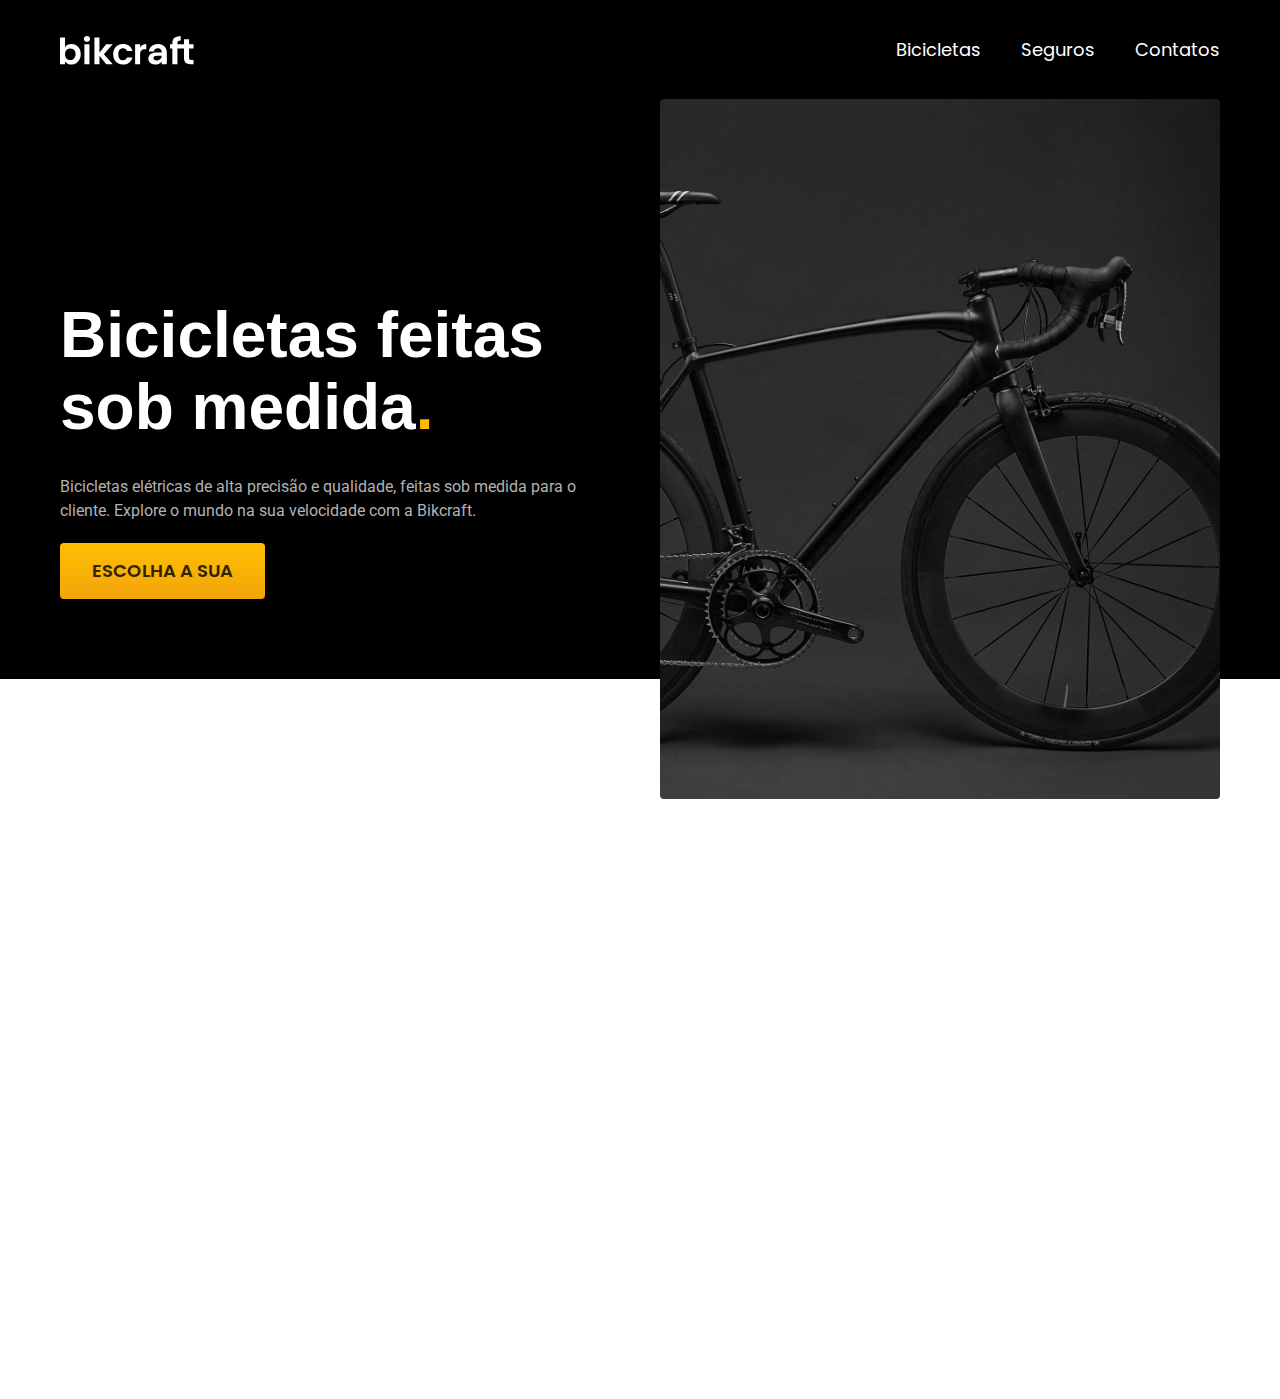
==== index.html @ c976e871 "introducao" ====
<!DOCTYPE html>
<html lang="pt-br">

<head>
  <meta charset="UTF-8">
  <meta name="viewport" content="width=device-width, initial-scale=1.0">

  <title>Bikecraft - Bicicletas Elétricas</title>
  <meta name="description" content="Bicicletas elétricas de alta precisão e qualidade, feitas sob medida para o clienta. Expplore o mundo na sua velocidade com a Bikecraft.">

  <link rel="preconnect" href="https://fonts.googleapis.com">
  <link rel="preconnect" href="https://fonts.gstatic.com" crossorigin>
  <link href="https://fonts.googleapis.com/css2?family=Poppins:wght@400;600&family=Roboto&family=Roboto+Condensed:wght@500&display=swap" rel="stylesheet">


  <link rel="stylesheet" href="./css/style.css">
</head>

<body>
  <header class="header-bg">
    <div class="header">
      <a href="./"><img src="./img/bikcraft.svg" alt="Bikecraft">
      </a>

      <nav aria-label="primaria">
        <ul class="header-menu">
          <li><a href="./bicicletas.html">Bicicletas</a></li>
          <li><a href="./bicicletas.html">Seguros</a></li>
          <li><a href="./bicicletas.html">Contatos</a></li>
        </ul>
      </nav>
    </div>
  </header>

  <main class="introducao-bg">
    <div class="introducao">
      <div class="introducao-conteudo">
        <h1>Bicicletas feitas
          sob medida<span>.</span></h1>
        <p>Bicicletas elétricas de alta precisão e qualidade, feitas sob medida para o cliente. Explore o mundo na sua velocidade com a Bikcraft.</p>
        <a class="botao" href="./bicicletas.html">Escolha a sua</a>
      </div>
      <div>
        <img src="./img/fotos/introducao.jpg" alt="Bicicleta elétrica preta">
      </div>
    </div>
  </main>
</body>

</html>
---- css/style.css ----
@import "./global/global.css";
@import "./global/header.css";
@import "./utilidaes/componentes.css";

/* HOME */

@import "./home/introducao.css";
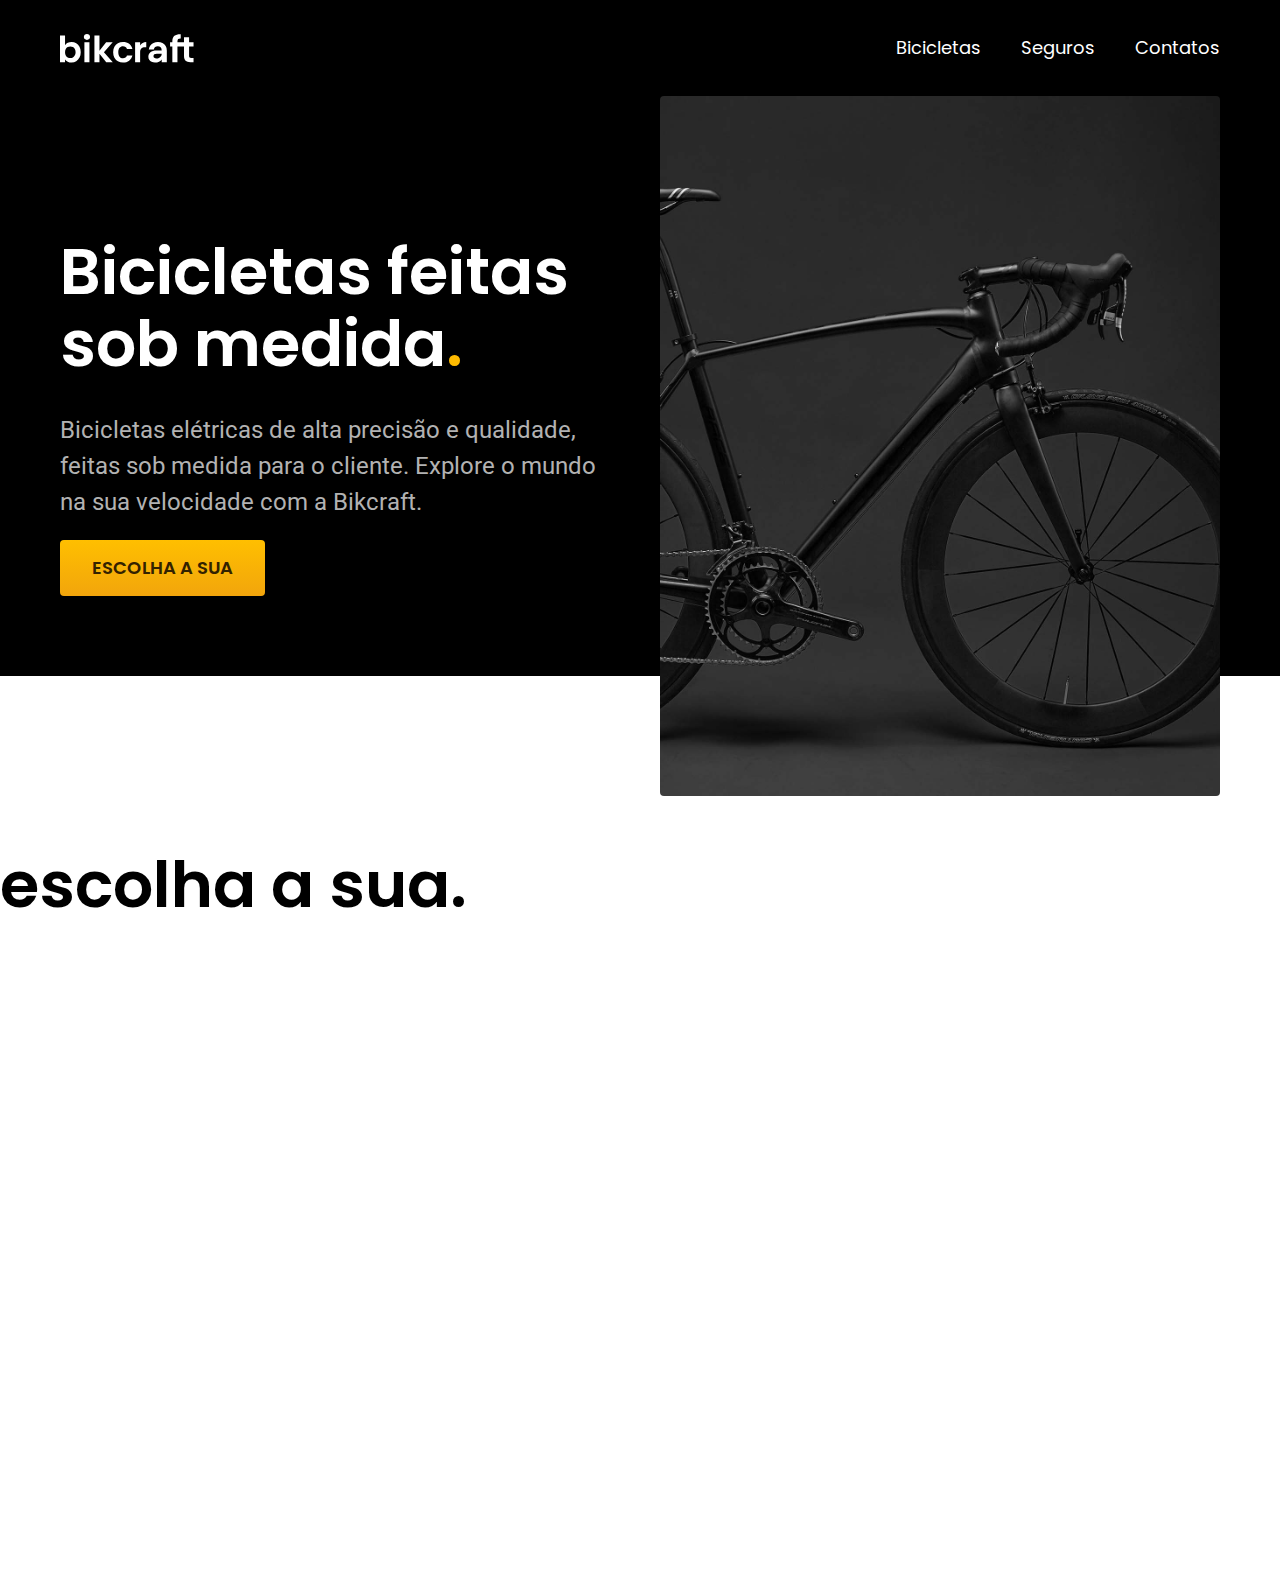
==== commit 864663be: "utilidades" ====
--- a/index.html
+++ b/index.html
@@ -23,7 +23,7 @@
       </a>
 
       <nav aria-label="primaria">
-        <ul class="header-menu">
+        <ul class="header-menu font-1-m cor-0">
           <li><a href="./bicicletas.html">Bicicletas</a></li>
           <li><a href="./bicicletas.html">Seguros</a></li>
           <li><a href="./bicicletas.html">Contatos</a></li>
@@ -35,9 +35,9 @@
   <main class="introducao-bg">
     <div class="introducao">
       <div class="introducao-conteudo">
-        <h1>Bicicletas feitas
+        <h1 class="font-1-xxl cor-0">Bicicletas feitas
           sob medida<span>.</span></h1>
-        <p>Bicicletas elétricas de alta precisão e qualidade, feitas sob medida para o cliente. Explore o mundo na sua velocidade com a Bikcraft.</p>
+        <p class="font-2-l cor-5">Bicicletas elétricas de alta precisão e qualidade, feitas sob medida para o cliente. Explore o mundo na sua velocidade com a Bikcraft.</p>
         <a class="botao" href="./bicicletas.html">Escolha a sua</a>
       </div>
       <div>
@@ -45,6 +45,8 @@
       </div>
     </div>
   </main>
+
+  <h2 class="font-1-xxl">escolha a sua.</h2>
 </body>
 
 </html>--- a/css/style.css
+++ b/css/style.css
@@ -1,7 +1,11 @@
 @import "./global/global.css";
+@import "./utilidaes/cores.css";
+@import "./utilidaes/tipografia.css";
+
 @import "./global/header.css";
+
+/* utilidades */
 @import "./utilidaes/componentes.css";
 
 /* HOME */
-
 @import "./home/introducao.css";
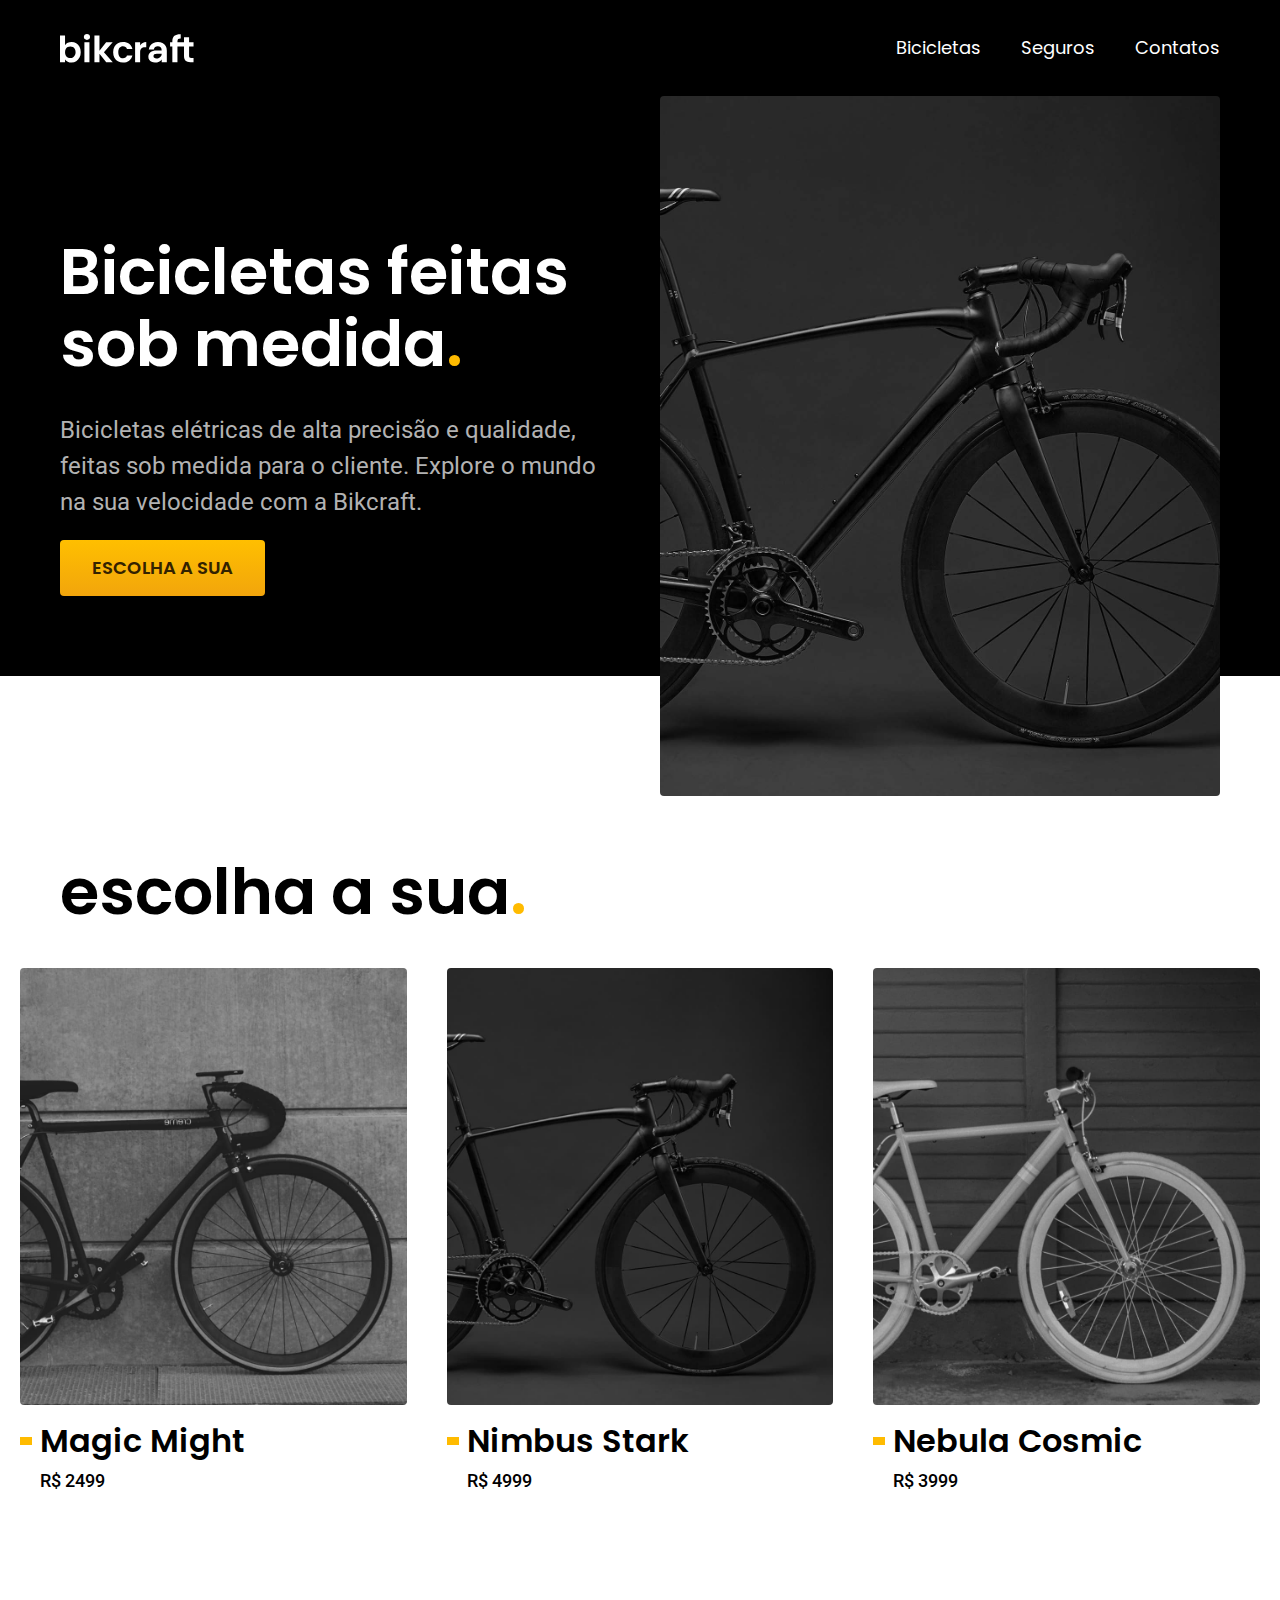
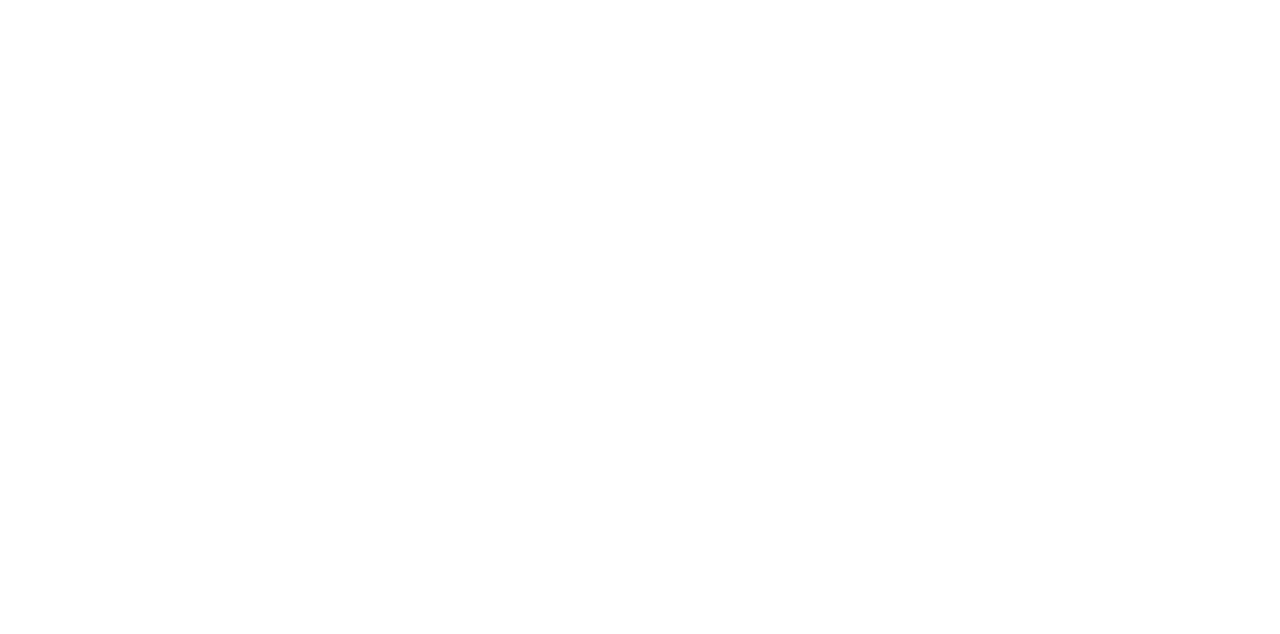
==== commit 29f49117: "bicicletas-lista" ====
--- a/index.html
+++ b/index.html
@@ -18,7 +18,7 @@
 
 <body>
   <header class="header-bg">
-    <div class="header">
+    <div class="header container">
       <a href="./"><img src="./img/bikcraft.svg" alt="Bikecraft">
       </a>
 
@@ -33,7 +33,7 @@
   </header>
 
   <main class="introducao-bg">
-    <div class="introducao">
+    <div class="introducao container">
       <div class="introducao-conteudo">
         <h1 class="font-1-xxl cor-0">Bicicletas feitas
           sob medida<span>.</span></h1>
@@ -46,7 +46,35 @@
     </div>
   </main>
 
-  <h2 class="font-1-xxl">escolha a sua.</h2>
+  <article class="bicicletas-lista">
+    <h2 class="container font-1-xxl">escolha a sua<span class="cor-p1">.</span></h2>
+
+    <ul>
+      <li>
+        <a href="./bicicletas/magic.html">
+          <img src="./img/bicicletas/magic-home.jpg" alt="Bicicleta preta">
+          <h3 class="font-1-xl">Magic Might</h3>
+          <span class="font-2-m">R$ 2499</span>
+        </a>
+      </li>
+
+      <li>
+        <a href="./bicicletas/magic.html">
+          <img src="./img/bicicletas/nimbus-home.jpg" alt="Bicicleta preta">
+          <h3 class="font-1-xl">Nimbus Stark</h3>
+          <span class="font-2-m">R$ 4999</span>
+        </a>
+      </li>
+
+      <li>
+        <a href="./bicicletas/magic.html">
+          <img src="./img/bicicletas/nebula-home.jpg" alt="Bicicleta preta">
+          <h3 class="font-1-xl">Nebula Cosmic</h3>
+          <span class="font-2-m">R$ 3999</span>
+        </a>
+      </li>
+    </ul>
+  </article>
 </body>
 
 </html>--- a/css/style.css
+++ b/css/style.css
@@ -9,3 +9,6 @@
 
 /* HOME */
 @import "./home/introducao.css";
+
+/* Bicicletas */
+@import "./bicicletas/bicicletas-lista.css";
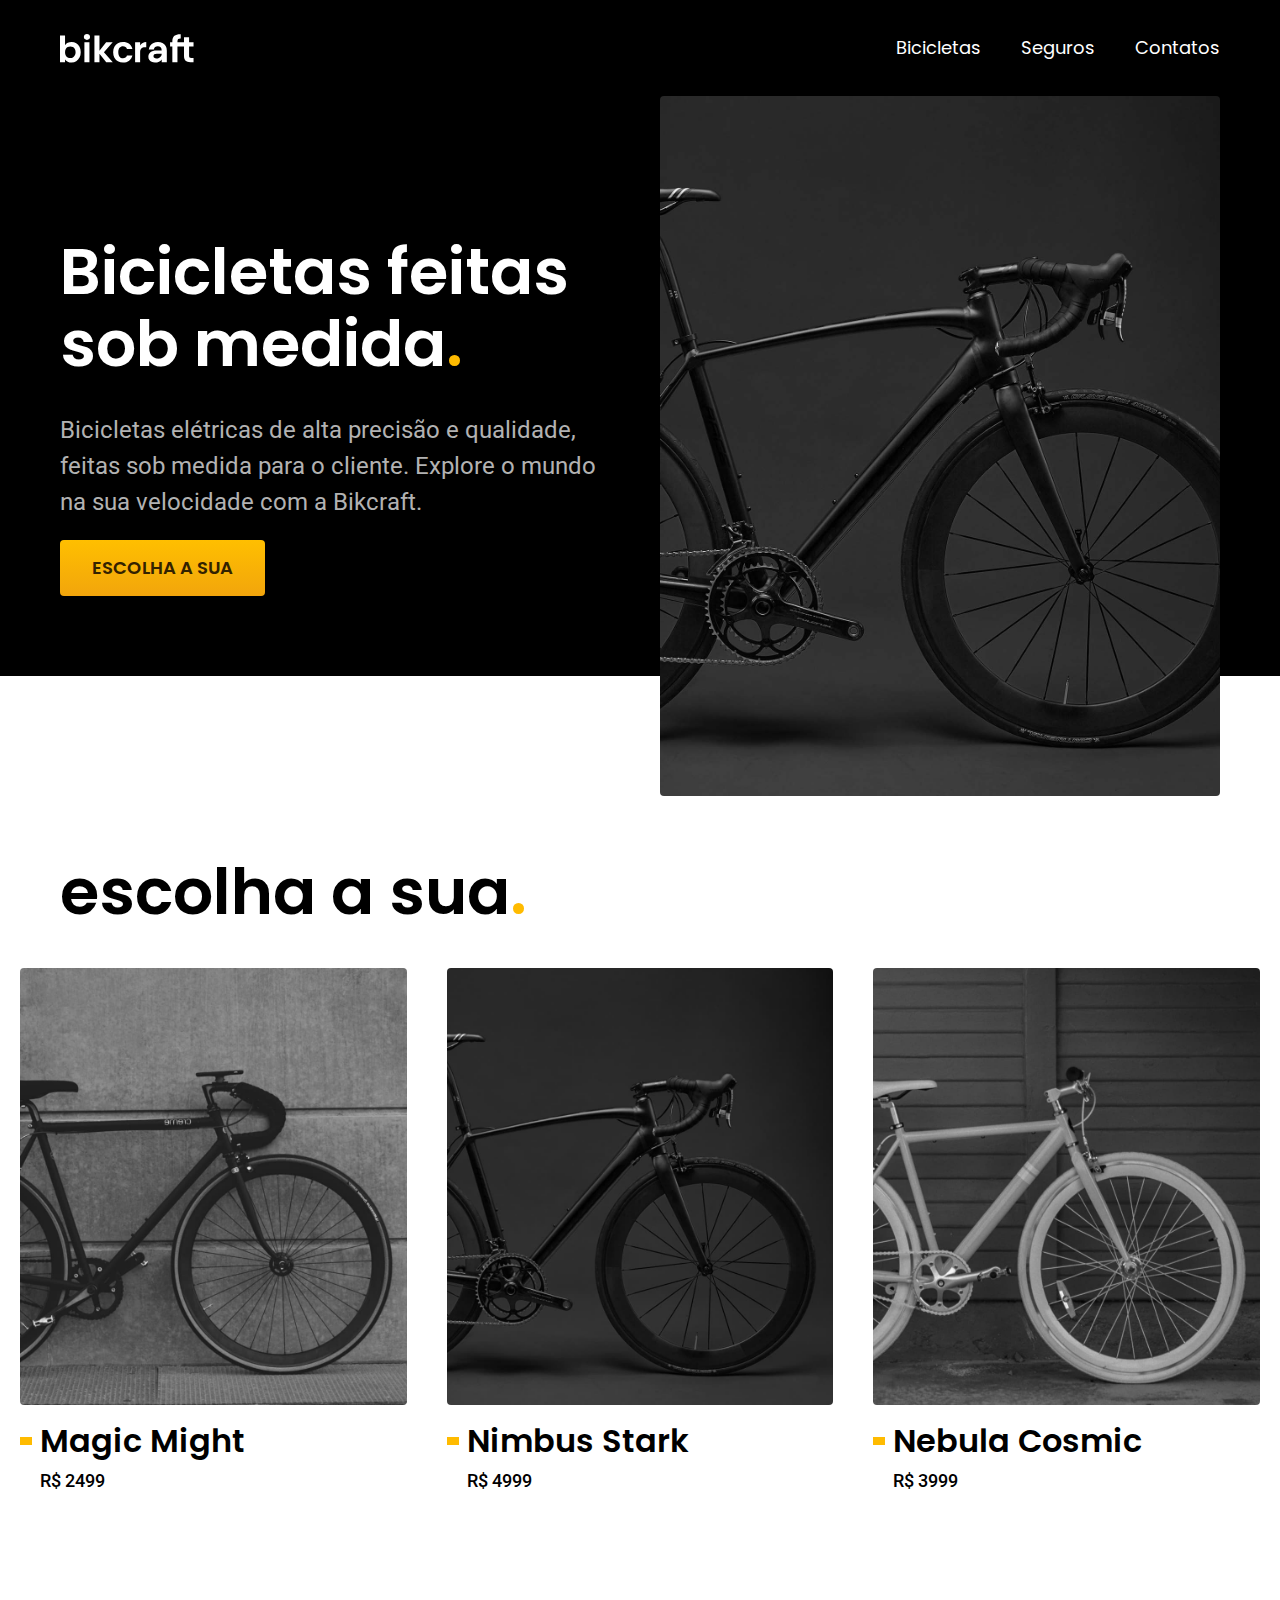
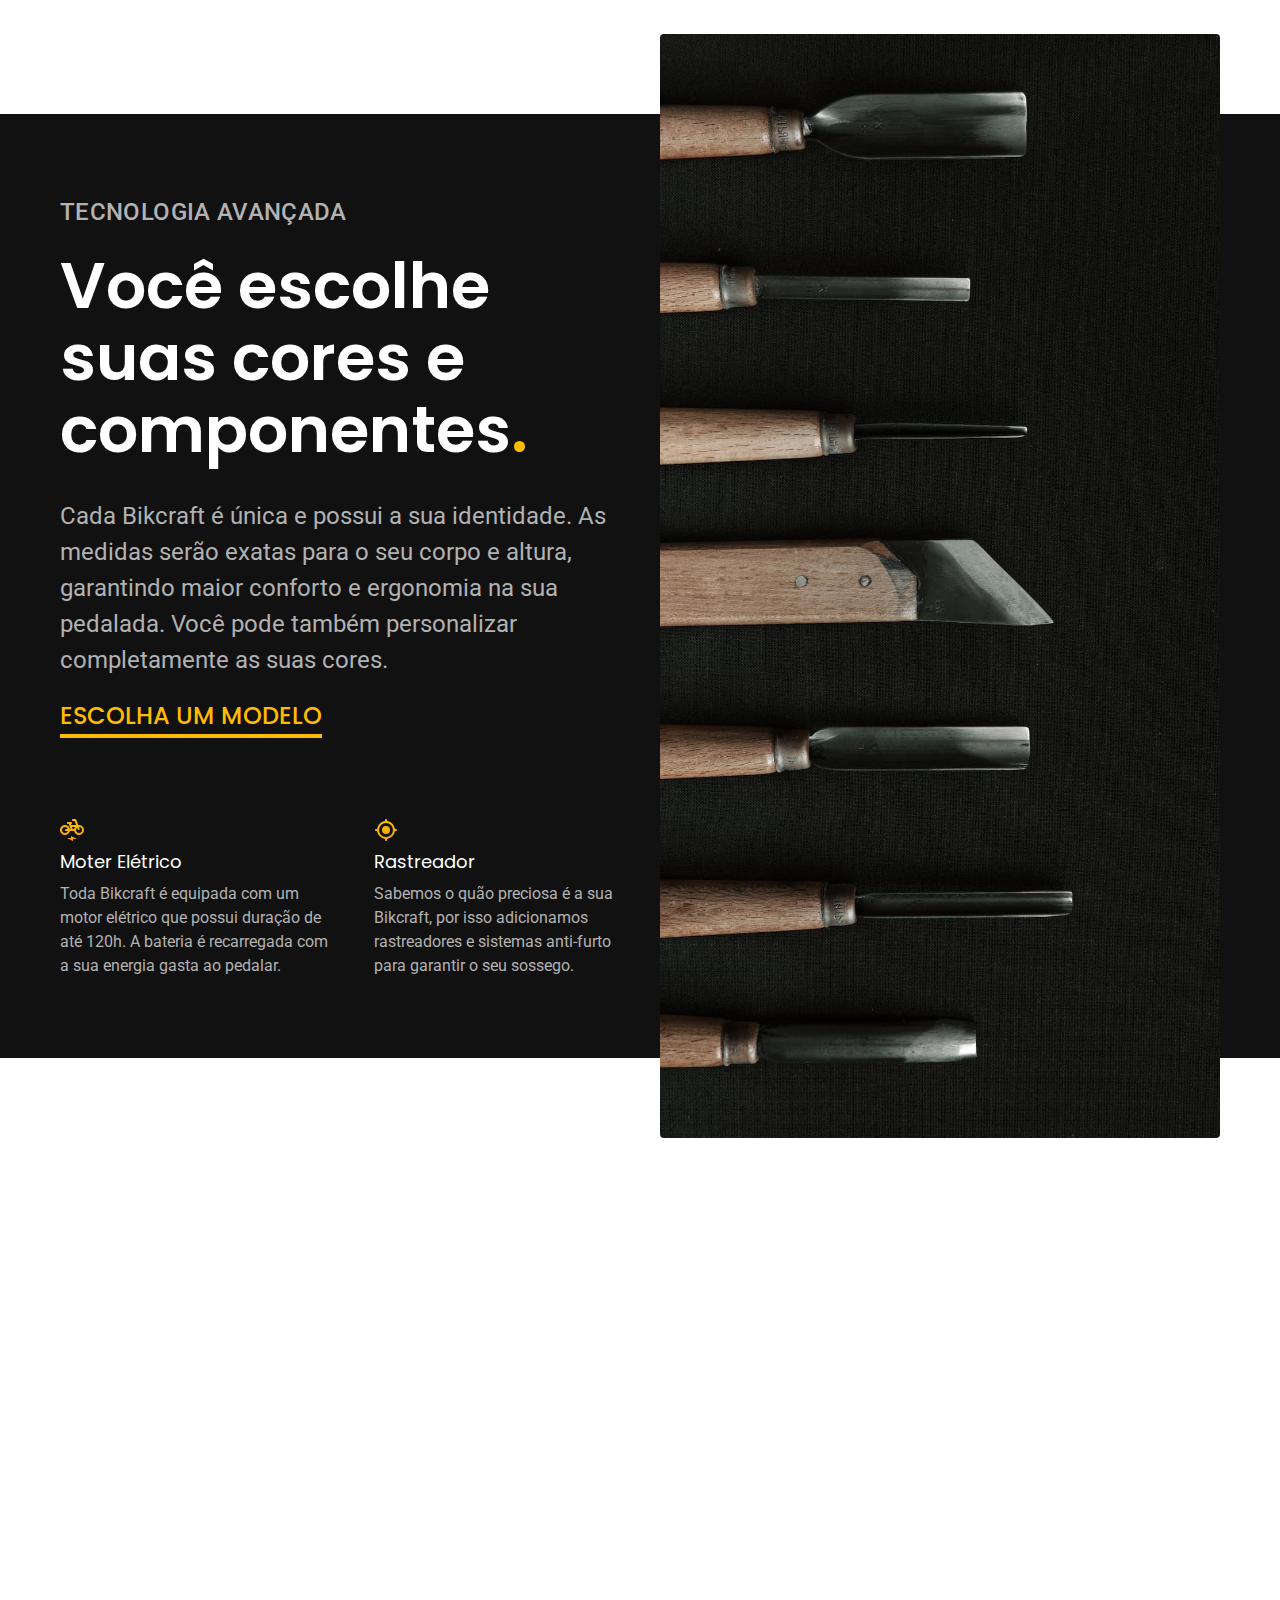
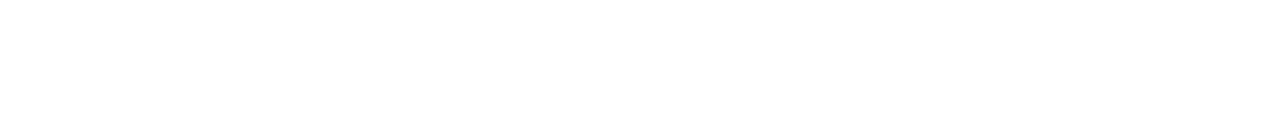
==== commit eba83633: "tecnologias" ====
--- a/index.html
+++ b/index.html
@@ -75,6 +75,32 @@
       </li>
     </ul>
   </article>
+
+  <article class="tecnologia-bg">
+    <div class="tecnologia container">
+      <div class="tecnologia-conteudo">
+        <span class="font-2-l-b cor-5">Tecnologia Avançada</span>
+        <h2 class="font-1-xxl cor-0">Você escolhe suas cores e componentes<span class="cor-p1">.</span></h2>
+        <p class="font-2-l cor-5">Cada Bikcraft é única e possui a sua identidade. As medidas serão exatas para o seu corpo e altura, garantindo maior conforto e ergonomia na sua pedalada. Você pode também personalizar completamente as suas cores.</p>
+        <a class="link" href="./bicicletas.html">Escolha um modelo</a>
+        <div class="tecnologia-vantagens">
+          <div>
+            <img src="./img/icones/eletrica.svg" alt="">
+            <h3 class="font-1-m cor-0">Moter Elétrico</h3>
+            <p class="font-2-s cor-5"> Toda Bikcraft é equipada com um motor elétrico que possui duração de até 120h. A bateria é recarregada com a sua energia gasta ao pedalar.</p>
+          </div>
+          <div>
+            <img src="./img/icones/rastreador.svg" alt="">
+            <h3 class="font-1-m cor-0">Rastreador</h3>
+            <p class="font-2-s cor-5">Sabemos o quão preciosa é a sua Bikcraft, por isso adicionamos rastreadores e sistemas anti-furto para garantir o seu sossego.</p>
+          </div>
+        </div>
+      </div>
+      <div class="tecnologia-imagem">
+        <img src="./img/fotos/tecnologia.jpg" alt="">
+      </div>
+    </div>
+  </article>
 </body>
 
 </html>--- a/css/style.css
+++ b/css/style.css
@@ -9,6 +9,7 @@
 
 /* HOME */
 @import "./home/introducao.css";
+@import "./home/tecnologia.css";
 
 /* Bicicletas */
 @import "./bicicletas/bicicletas-lista.css";
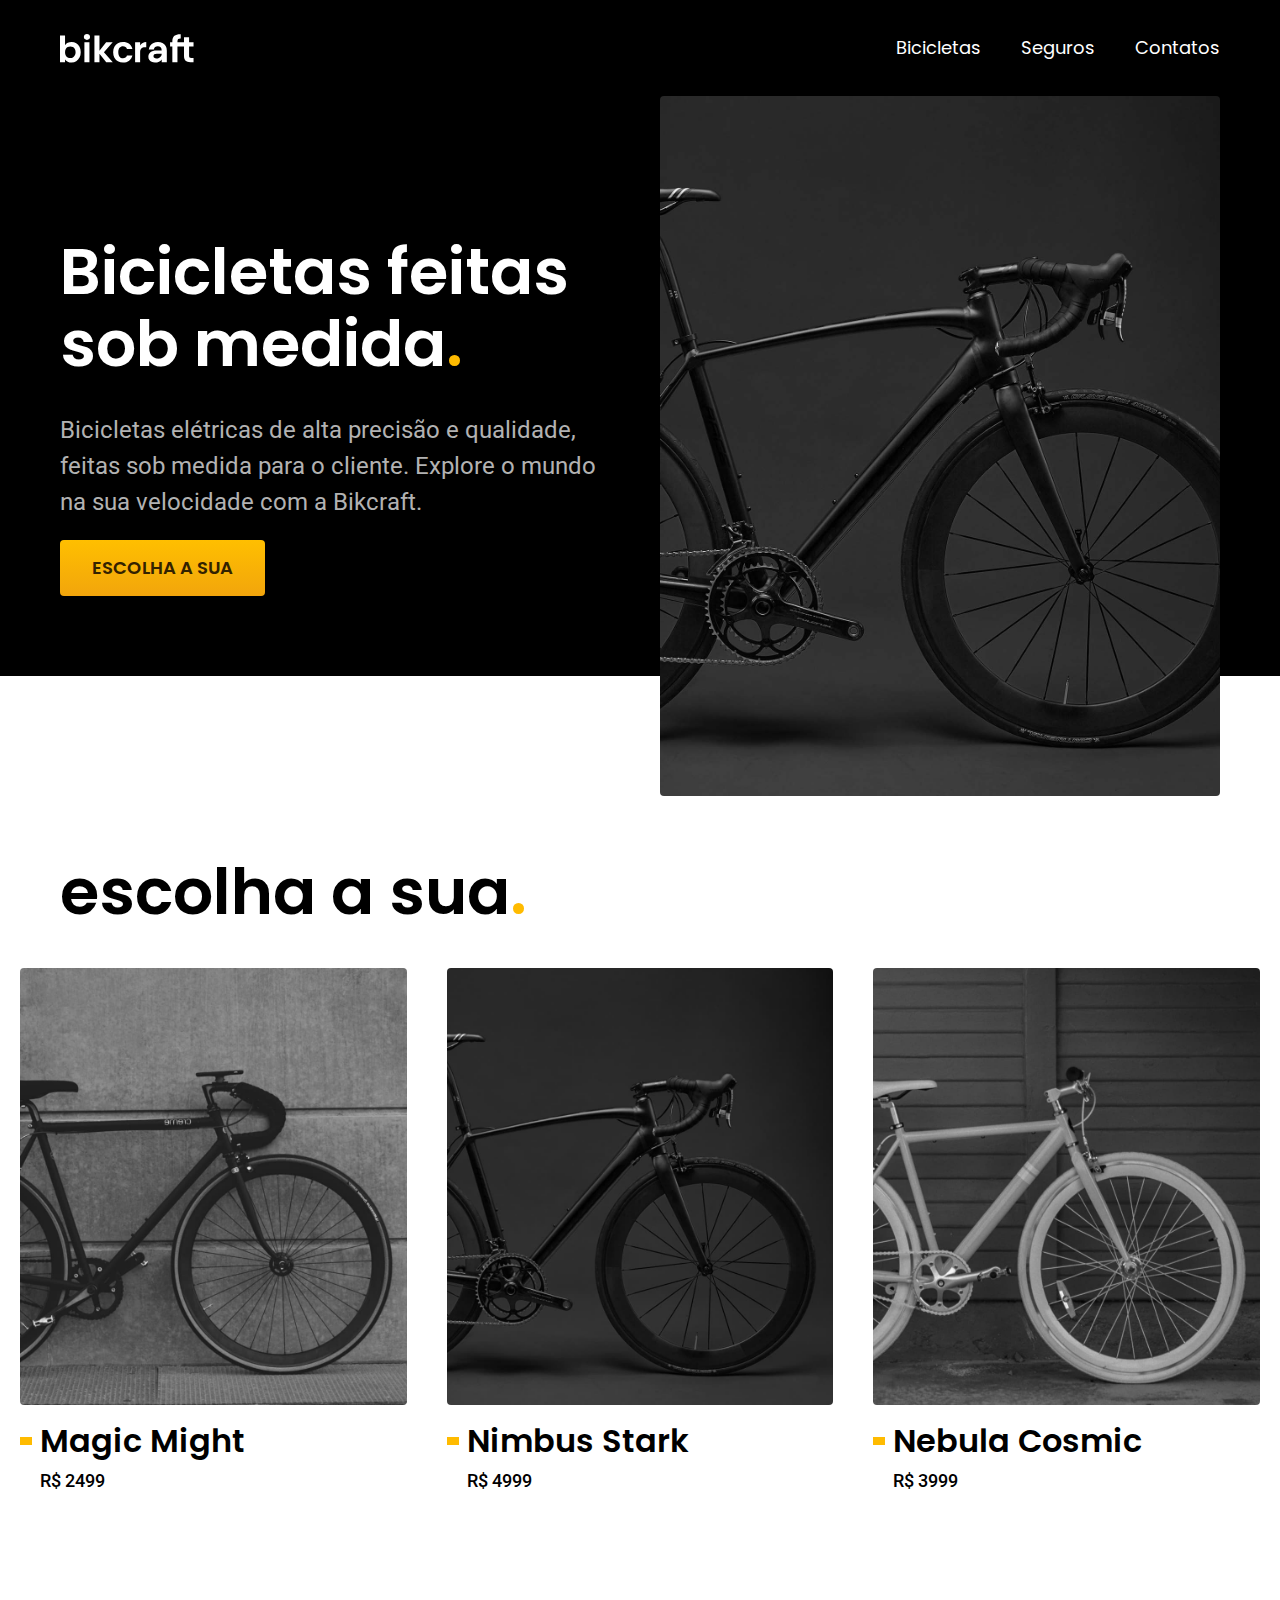
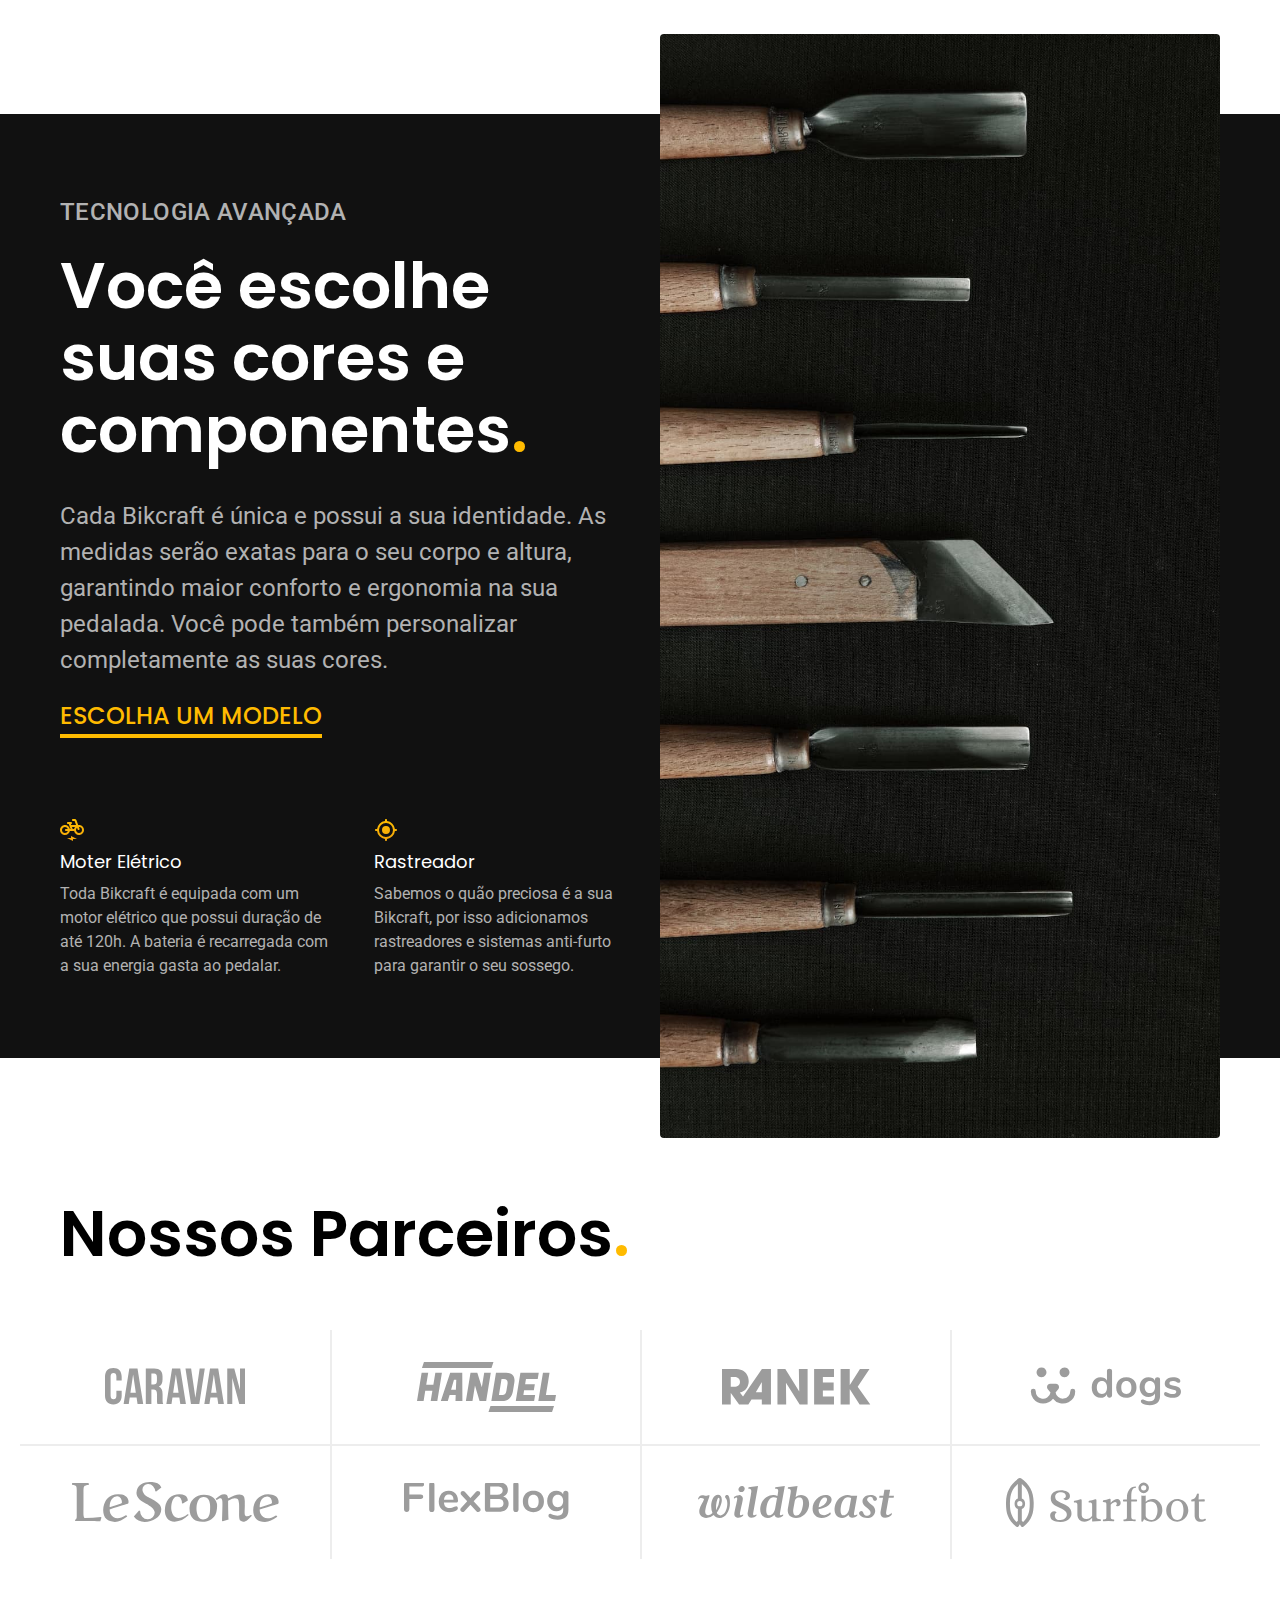
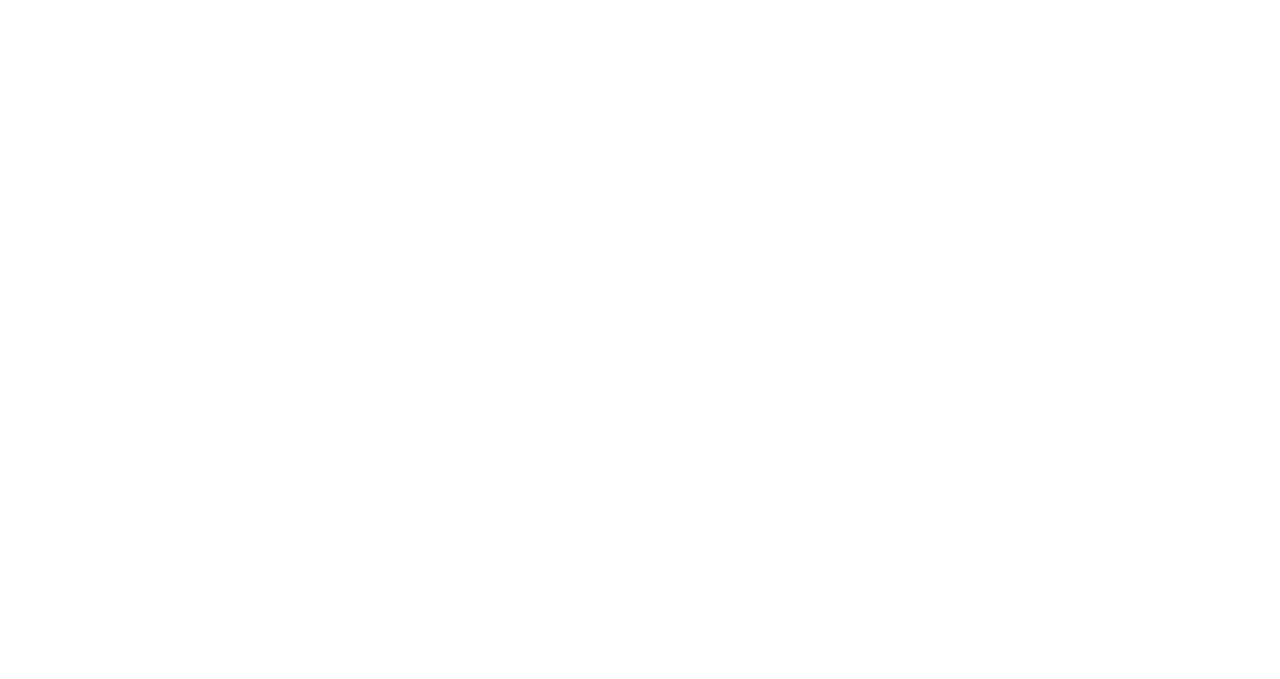
==== commit ee10b049: "parceiros" ====
--- a/index.html
+++ b/index.html
@@ -101,6 +101,22 @@
       </div>
     </div>
   </article>
+
+  <section class="parceiros" aria-label="Nossos Parceiros">
+    <h2 class="container font-1-xxl">Nossos Parceiros<span class="cor-p1">.</span></h2>
+
+
+    <ul>
+      <li><img src="./img/parceiros/caravan.svg" alt="Caravan"></li>
+      <li><img src="./img/parceiros/handel.svg" alt="handel"></li>
+      <li><img src="./img/parceiros/ranek.svg" alt="ranek"></li>
+      <li><img src="./img/parceiros/dogs.svg" alt="dogs"></li>
+      <li><img src="./img/parceiros/lescone.svg" alt="lescone"></li>
+      <li><img src="./img/parceiros/flexblog.svg" alt="flexblog"></li>
+      <li><img src="./img/parceiros/wildbeast.svg" alt="wildbeast"></li>
+      <li><img src="./img/parceiros/surfbot.svg" alt="surfbot"></li>
+    </ul>
+  </section>
 </body>
 
 </html>--- a/css/style.css
+++ b/css/style.css
@@ -10,6 +10,7 @@
 /* HOME */
 @import "./home/introducao.css";
 @import "./home/tecnologia.css";
+@import "./home/parcerios.css";
 
 /* Bicicletas */
 @import "./bicicletas/bicicletas-lista.css";
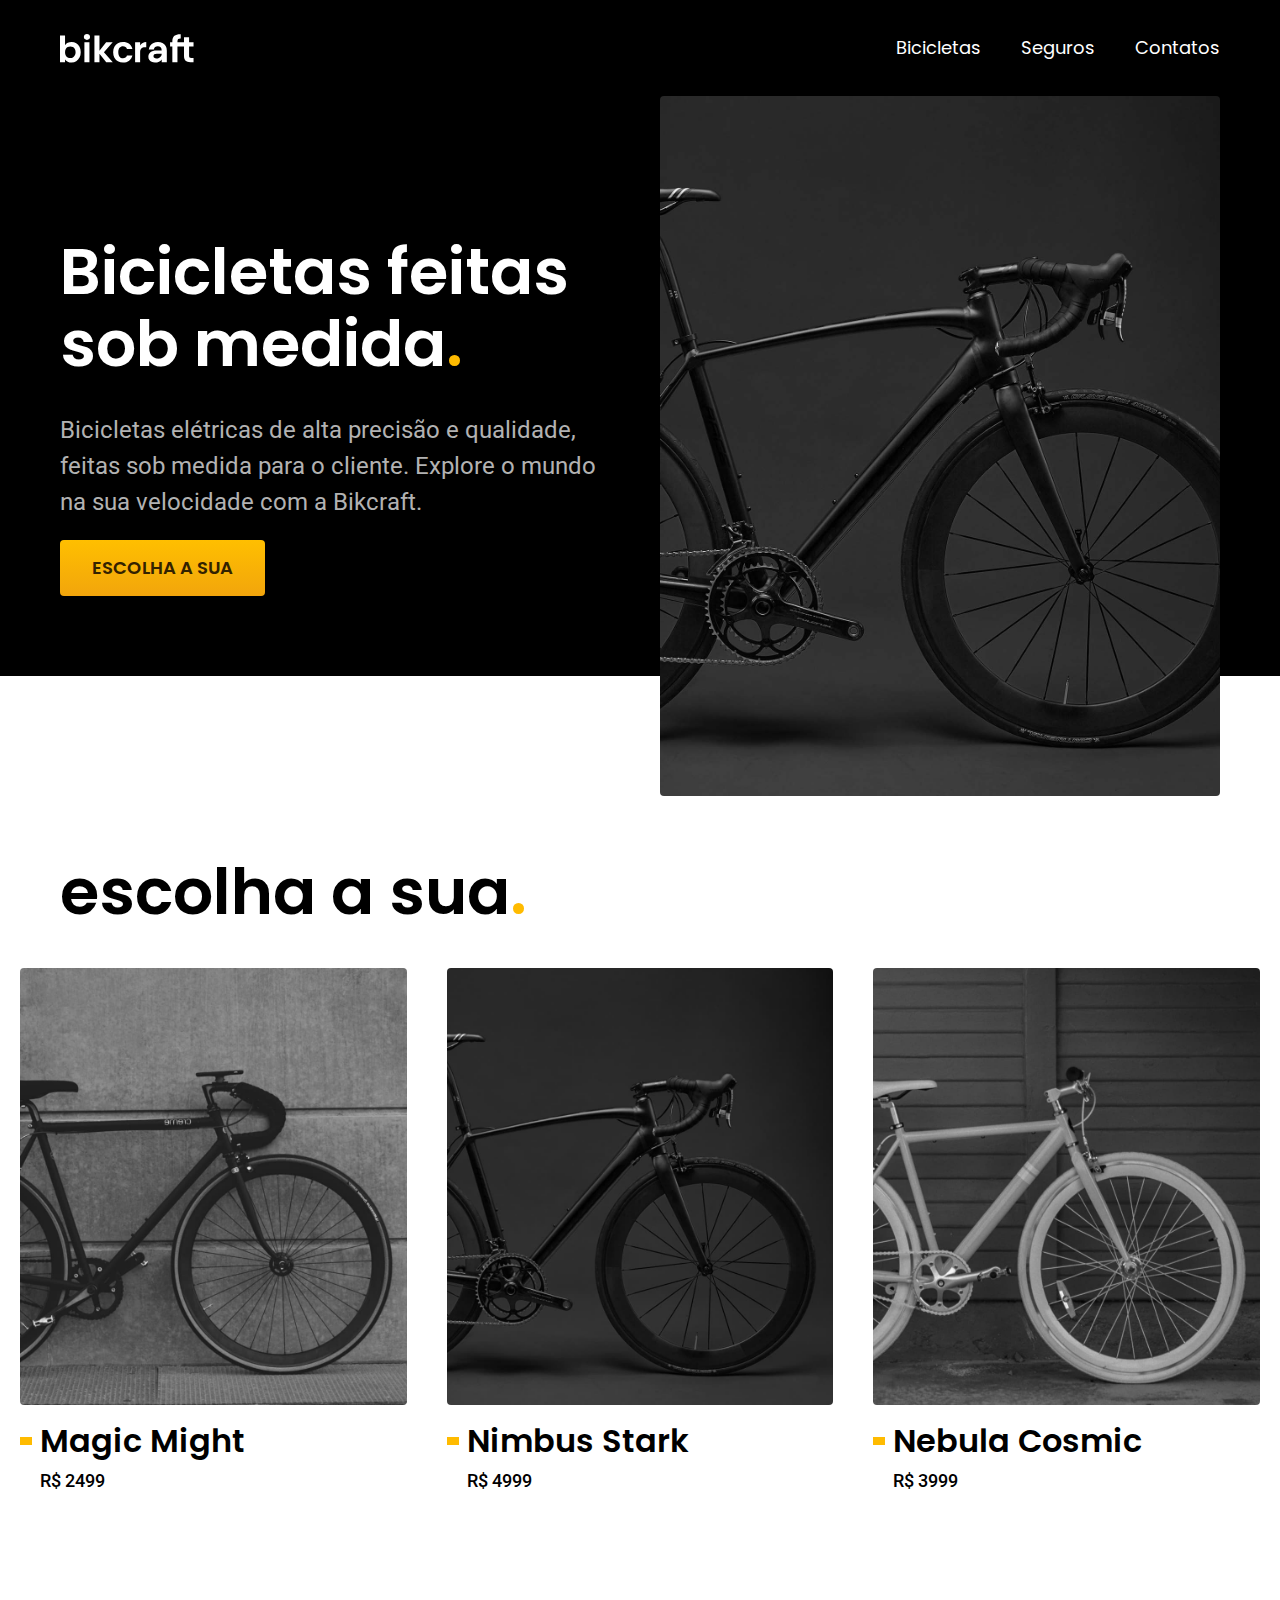
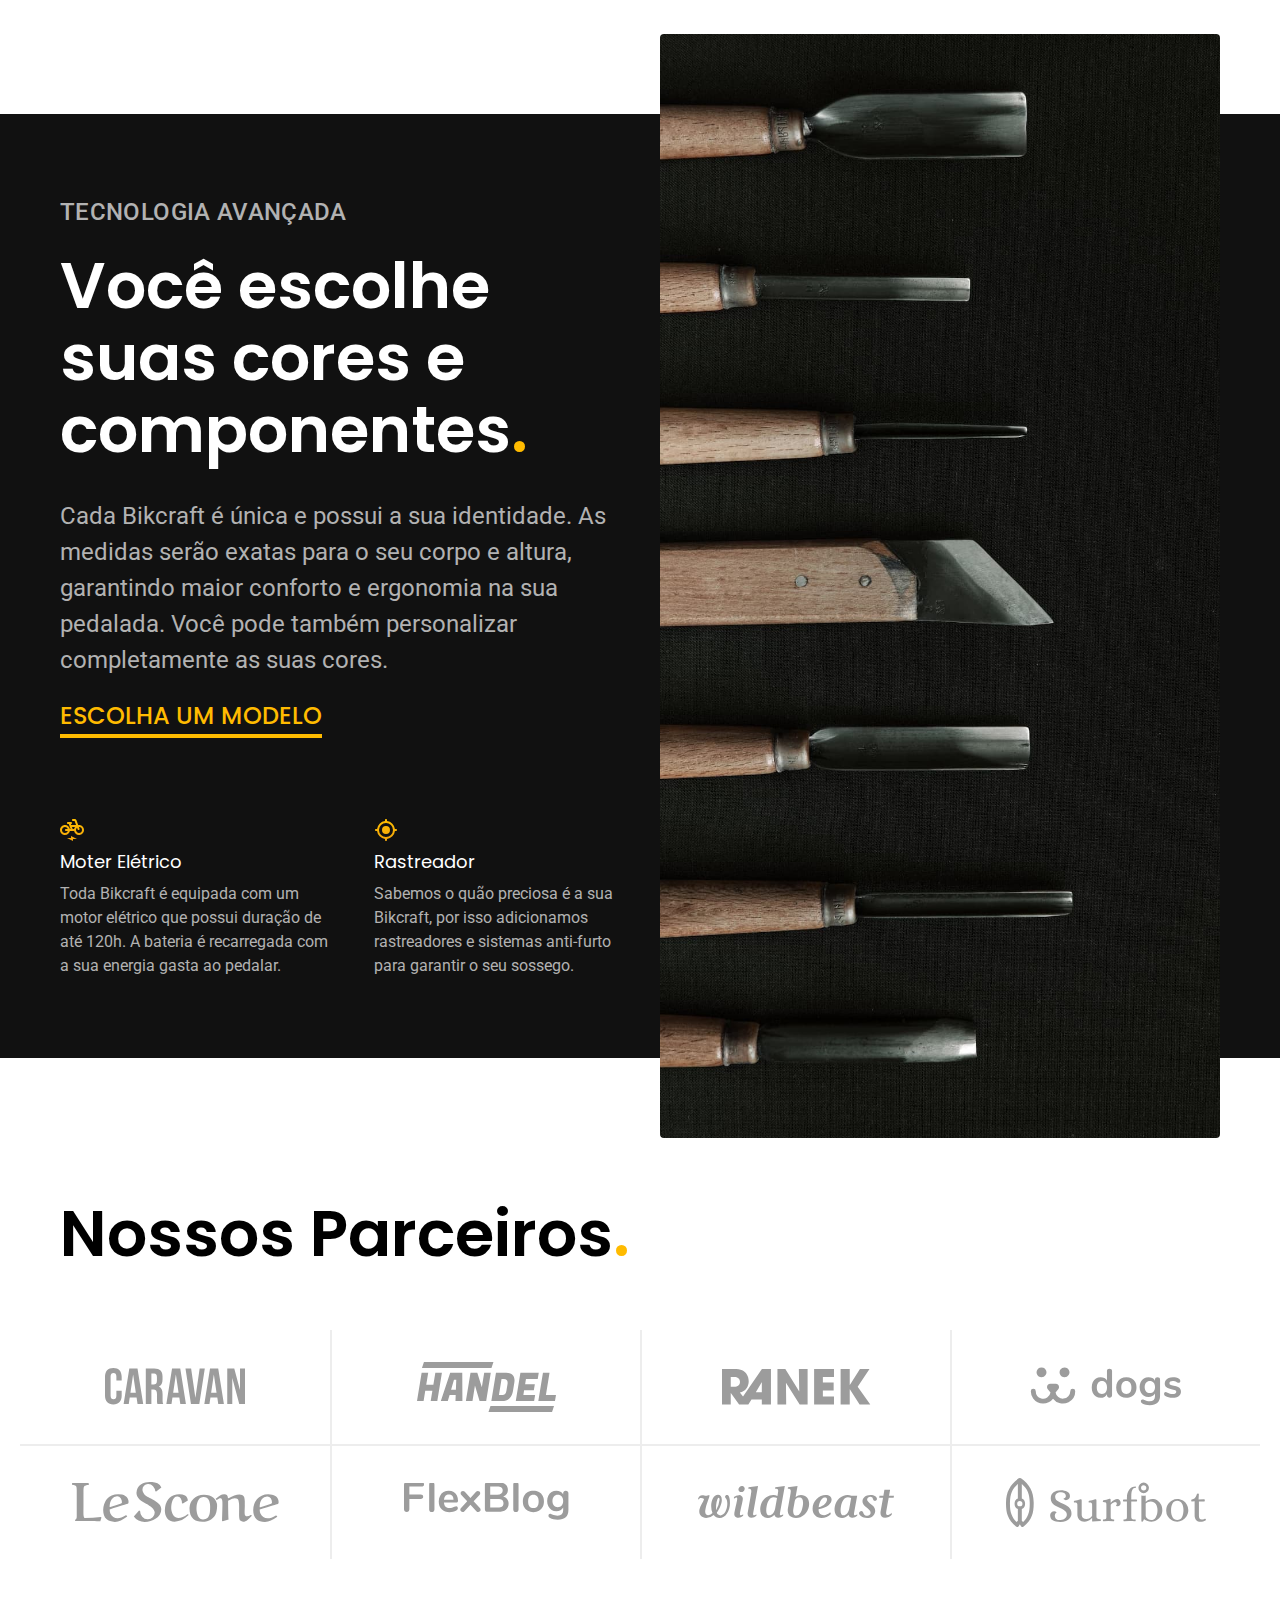
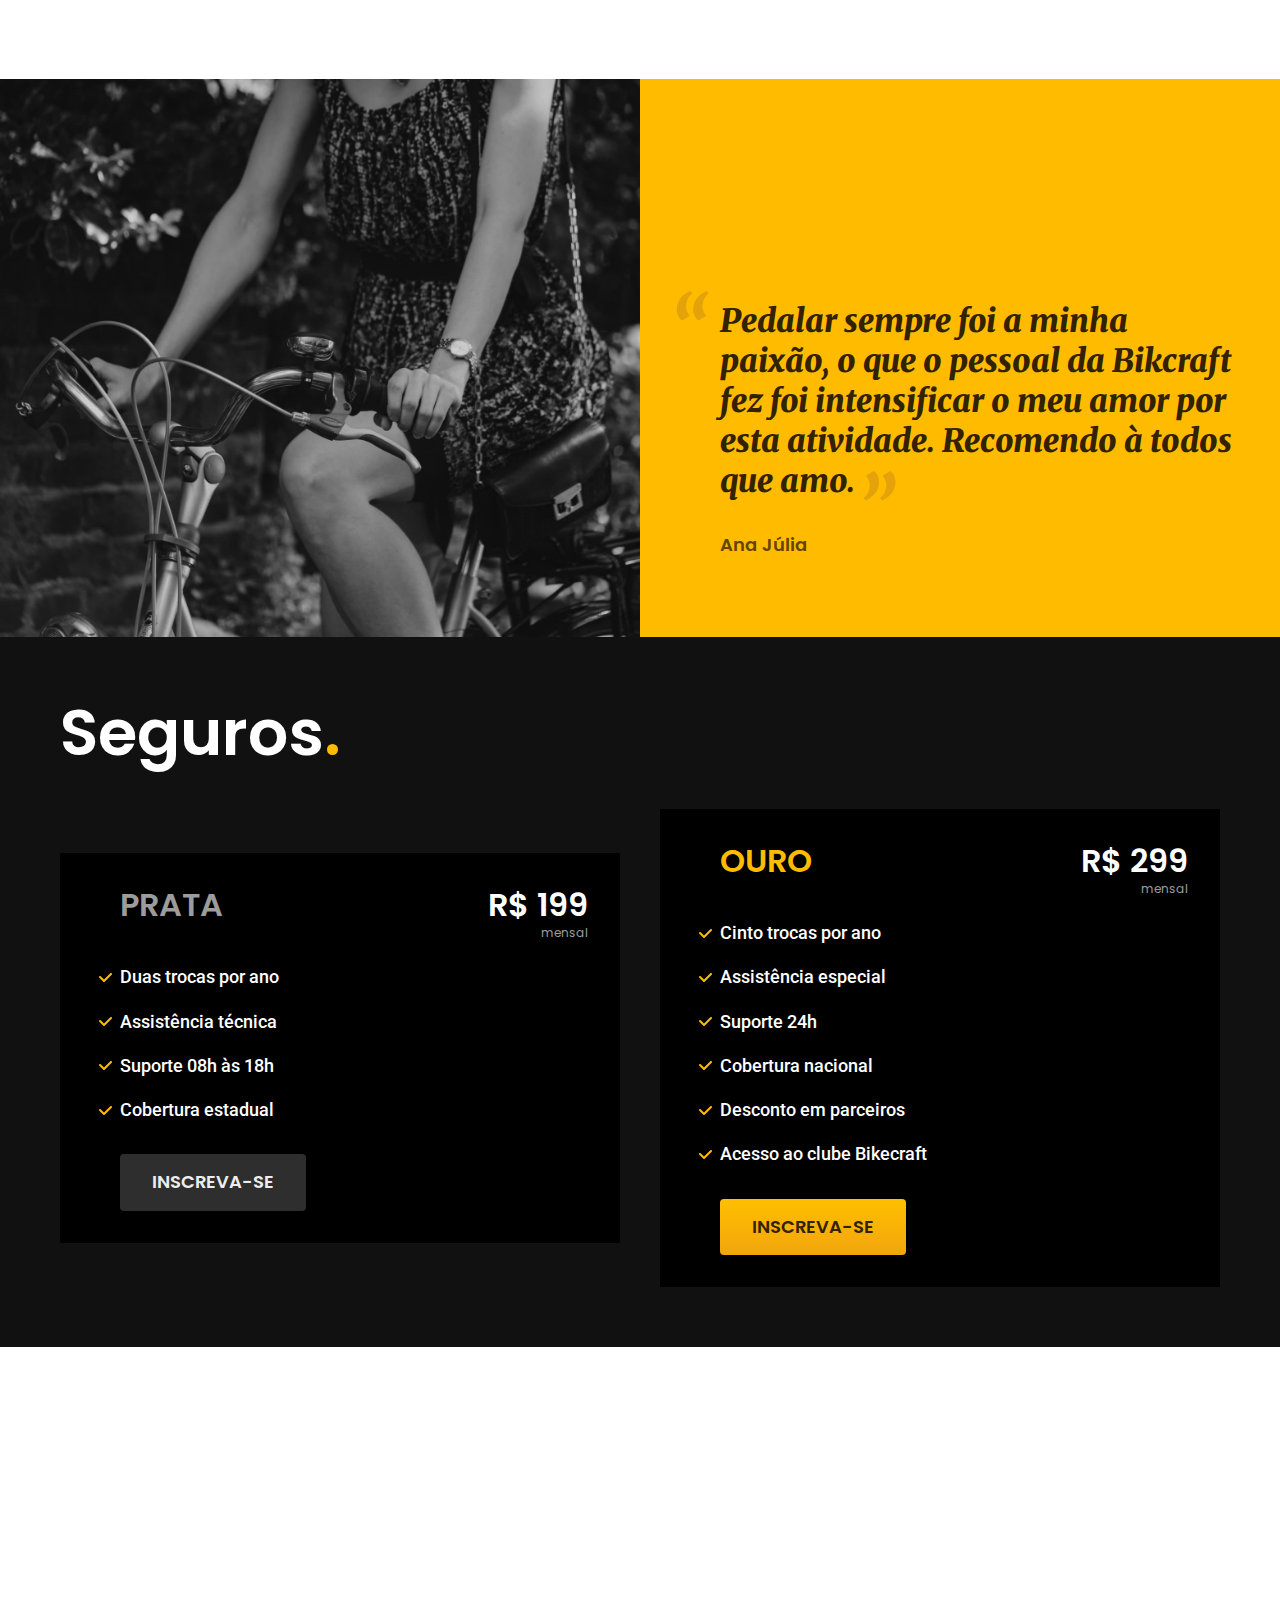
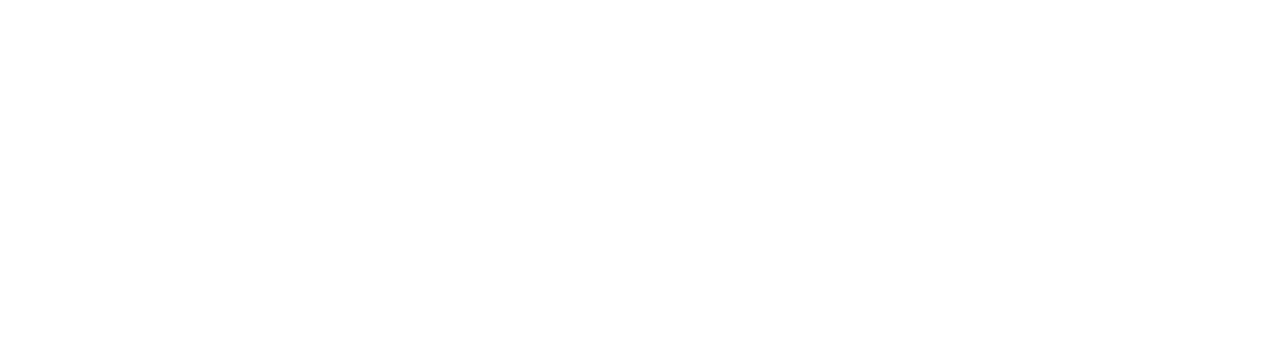
==== commit f2547123: "seguros" ====
--- a/index.html
+++ b/index.html
@@ -10,7 +10,9 @@
 
   <link rel="preconnect" href="https://fonts.googleapis.com">
   <link rel="preconnect" href="https://fonts.gstatic.com" crossorigin>
-  <link href="https://fonts.googleapis.com/css2?family=Poppins:wght@400;600&family=Roboto&family=Roboto+Condensed:wght@500&display=swap" rel="stylesheet">
+  <link rel="preconnect" href="https://fonts.googleapis.com">
+  <link rel="preconnect" href="https://fonts.gstatic.com" crossorigin>
+  <link href="https://fonts.googleapis.com/css2?family=Merriweather:ital,wght@0,300;0,400;0,700;0,900;1,300;1,400;1,700;1,900&family=Poppins:ital,wght@0,100;0,200;0,300;0,400;0,500;0,600;0,700;0,800;0,900;1,100;1,200;1,300;1,400;1,500;1,600;1,700;1,800;1,900&family=Roboto:ital,wght@0,100;0,300;0,400;0,500;0,700;0,900;1,100;1,300;1,400;1,500;1,700;1,900&display=swap" rel="stylesheet">
 
 
   <link rel="stylesheet" href="./css/style.css">
@@ -117,6 +119,50 @@
       <li><img src="./img/parceiros/surfbot.svg" alt="surfbot"></li>
     </ul>
   </section>
+
+  <section class="depoimento" aria-label="Depoimento">
+    <div>
+      <img src="./img/fotos/depoimento.jpg" alt="Pessoa pedalando uma bicicleta Bikecraft">
+    </div>
+    <div class="depoimento-conteudo">
+      <blockquote class="font-1-xl cor-p5">
+        <p>Pedalar sempre foi a minha paixão, o que o pessoal da Bikcraft fez foi intensificar o meu amor por esta atividade. Recomendo à todos que amo.</p>
+      </blockquote>
+      <span class="font-1-m-b cor-p4">Ana Júlia</span>
+    </div>
+
+  </section>
+
+  <article class="seguros-bg">
+    <div class="seguros container">
+      <h2 class="font-1-xxl cor-0">Seguros<span class="cor-p1">.</span></h2>
+      <div class="seguros-item">
+        <h3 class="font-1-xl cor-6">PRATA</h3>
+        <span class="font-1-xl cor-0">R$ 199 <span class="font-1-xs cor-6">mensal</span></span>
+        <ul class="font-2-m cor-0">
+          <li>Duas trocas por ano</li>
+          <li>Assistência técnica</li>
+          <li>Suporte 08h às 18h</li>
+          <li>Cobertura estadual</li>
+        </ul>
+        <a class="botao secundario" href="./orçamento.html">Inscreva-se</a>
+      </div>
+
+      <div class="seguros-item">
+        <h3 class="font-1-xl cor-p1">OURO</h3>
+        <span class="font-1-xl cor-0">R$ 299 <span class="font-1-xs cor-6">mensal</span></span>
+        <ul class="font-2-m cor-0">
+          <li>Cinto trocas por ano</li>
+          <li>Assistência especial</li>
+          <li>Suporte 24h</li>
+          <li>Cobertura nacional</li>
+          <li>Desconto em parceiros</li>
+          <li>Acesso ao clube Bikecraft</li>
+        </ul>
+        <a class="botao" href="./orçamento.html">Inscreva-se</a>
+      </div>
+    </div>
+  </article>
 </body>
 
 </html>--- a/css/style.css
+++ b/css/style.css
@@ -11,6 +11,10 @@
 @import "./home/introducao.css";
 @import "./home/tecnologia.css";
 @import "./home/parcerios.css";
+@import "./home/depoimento.css";
 
 /* Bicicletas */
 @import "./bicicletas/bicicletas-lista.css";
+
+/* SEGUROS */
+@import "./seguros/seguros.css";
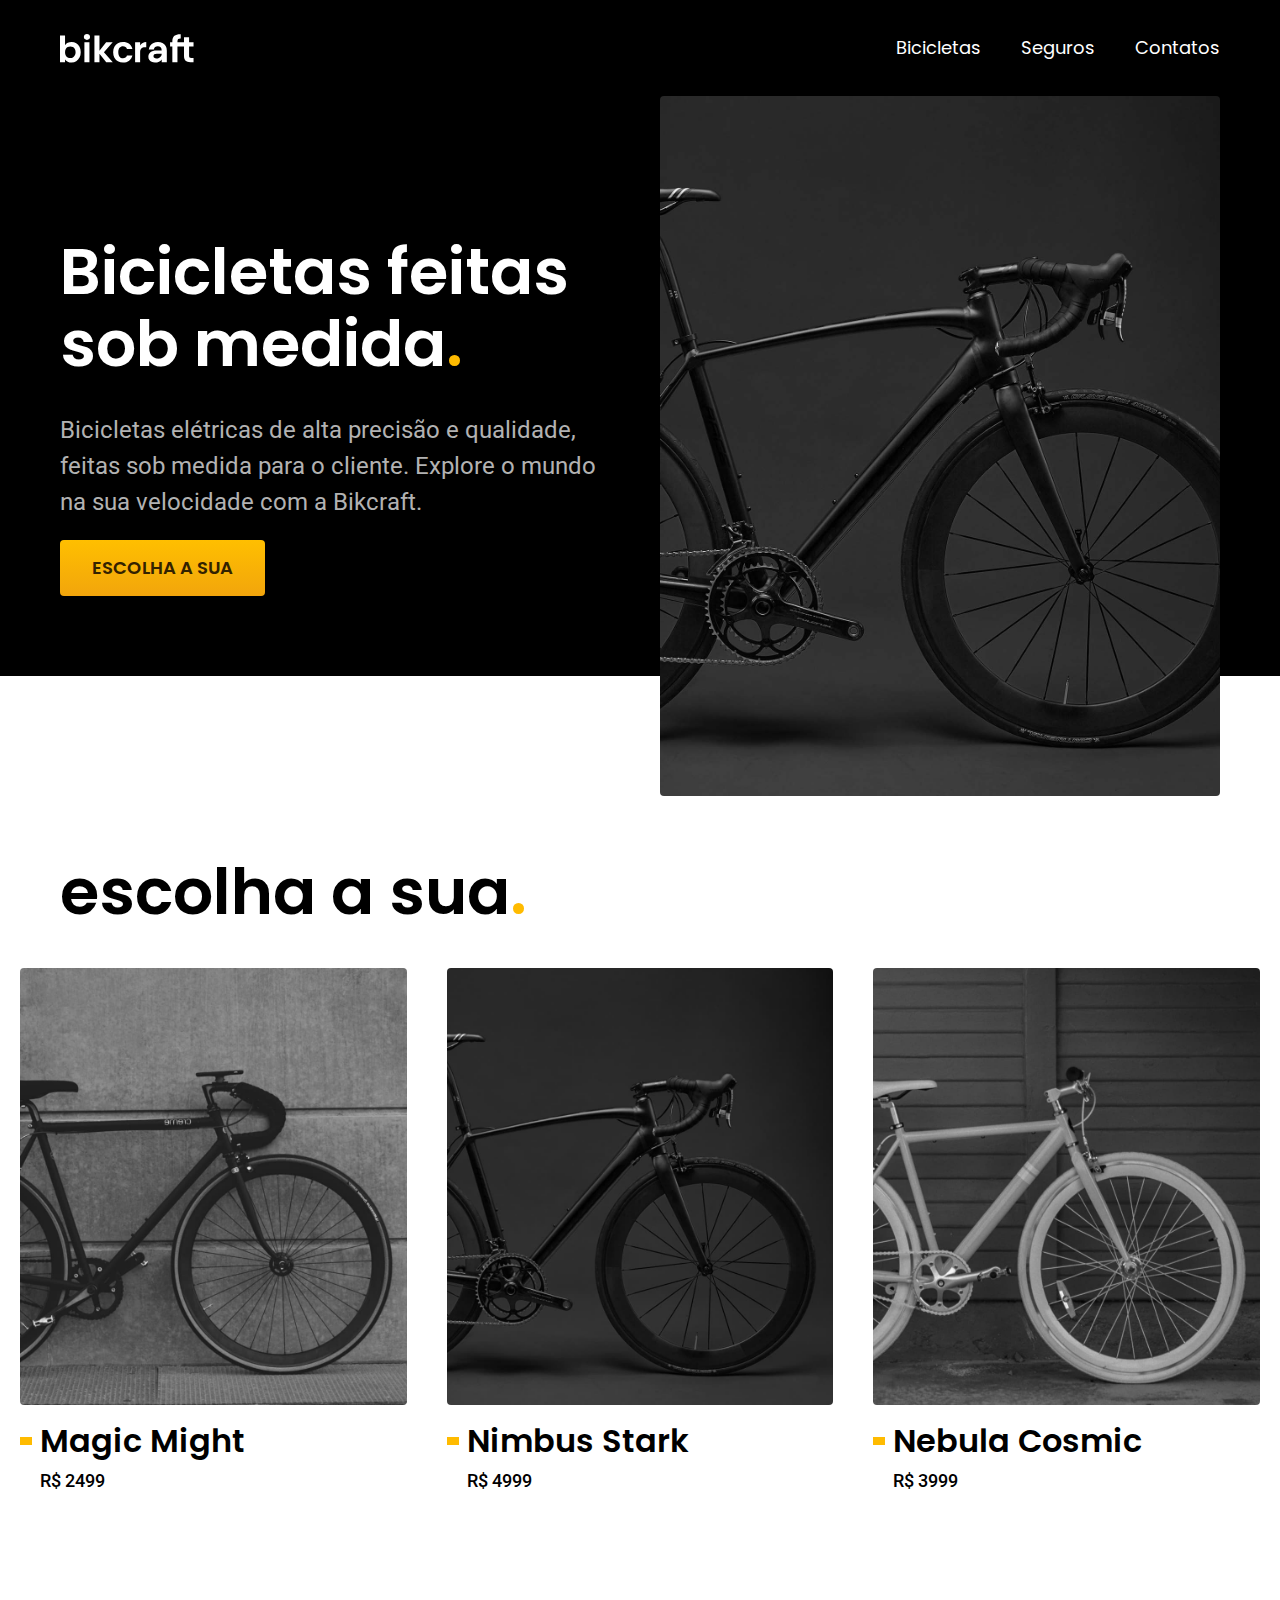
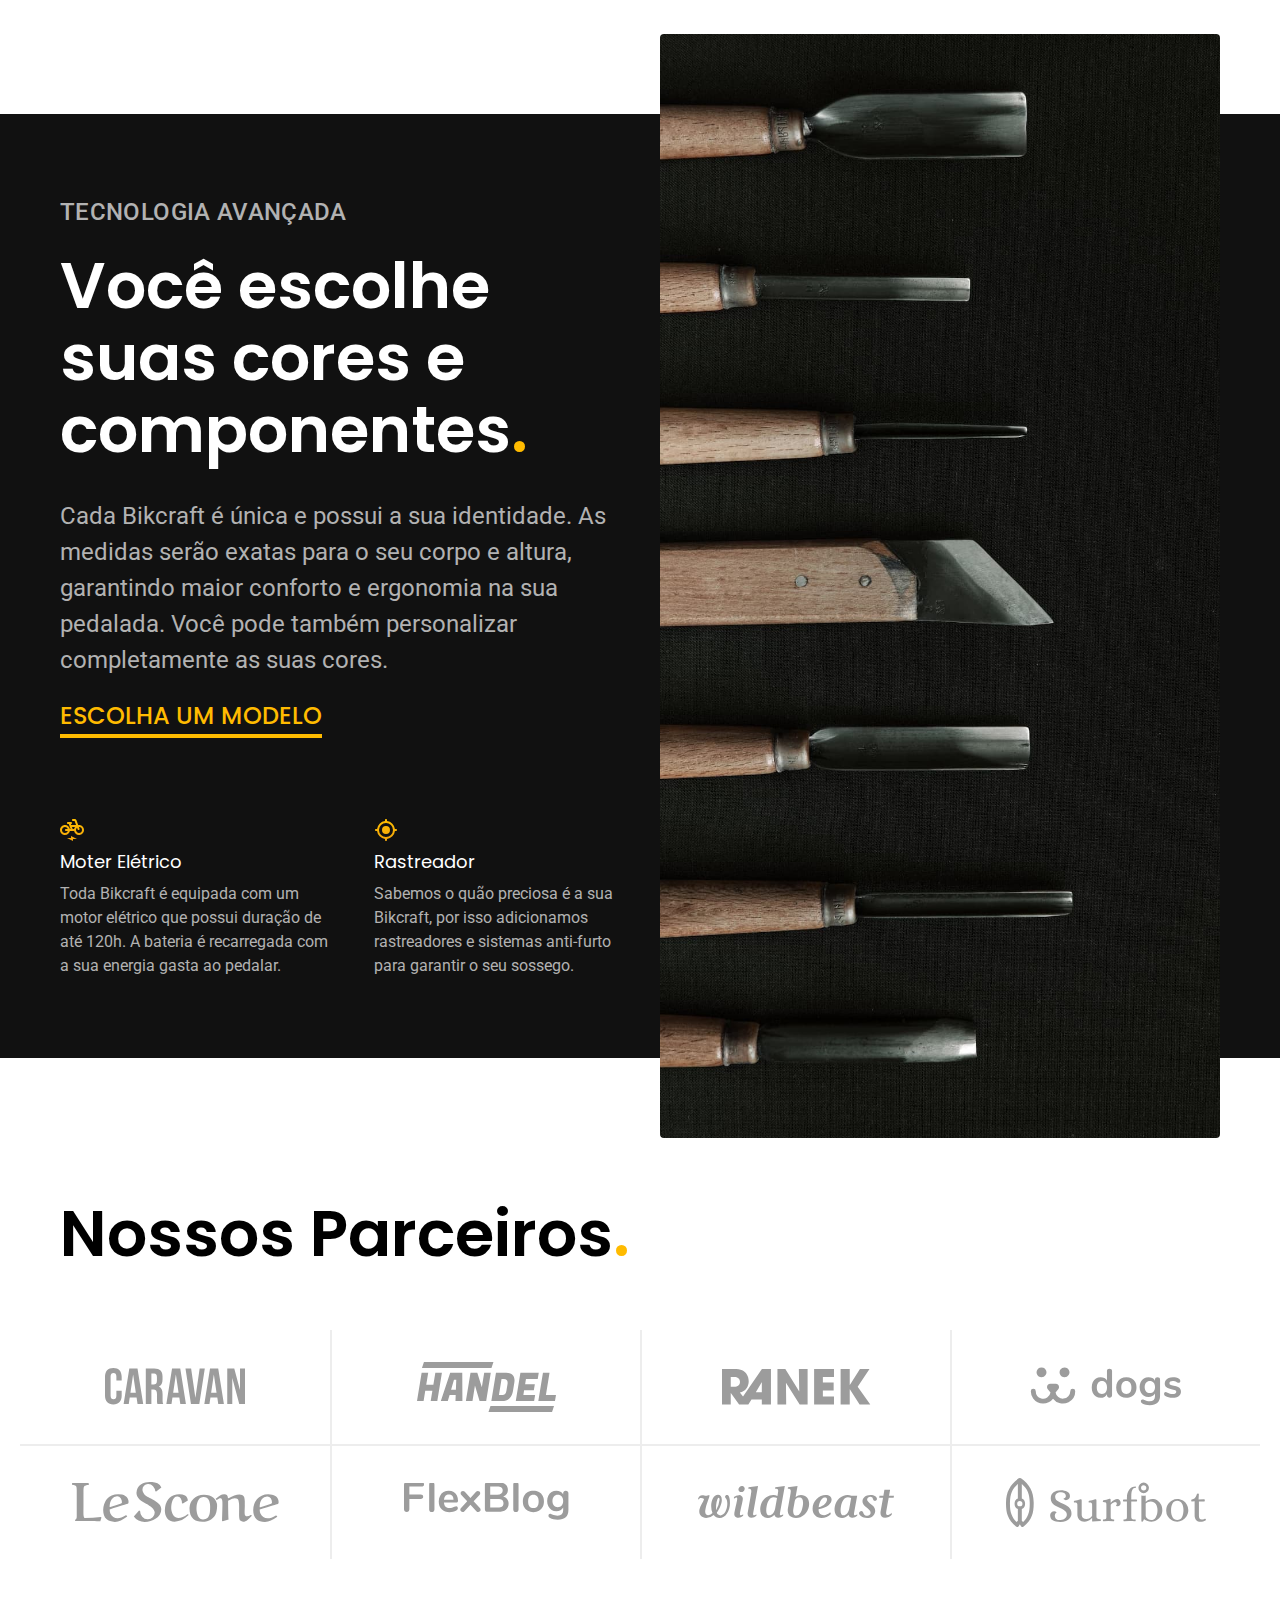
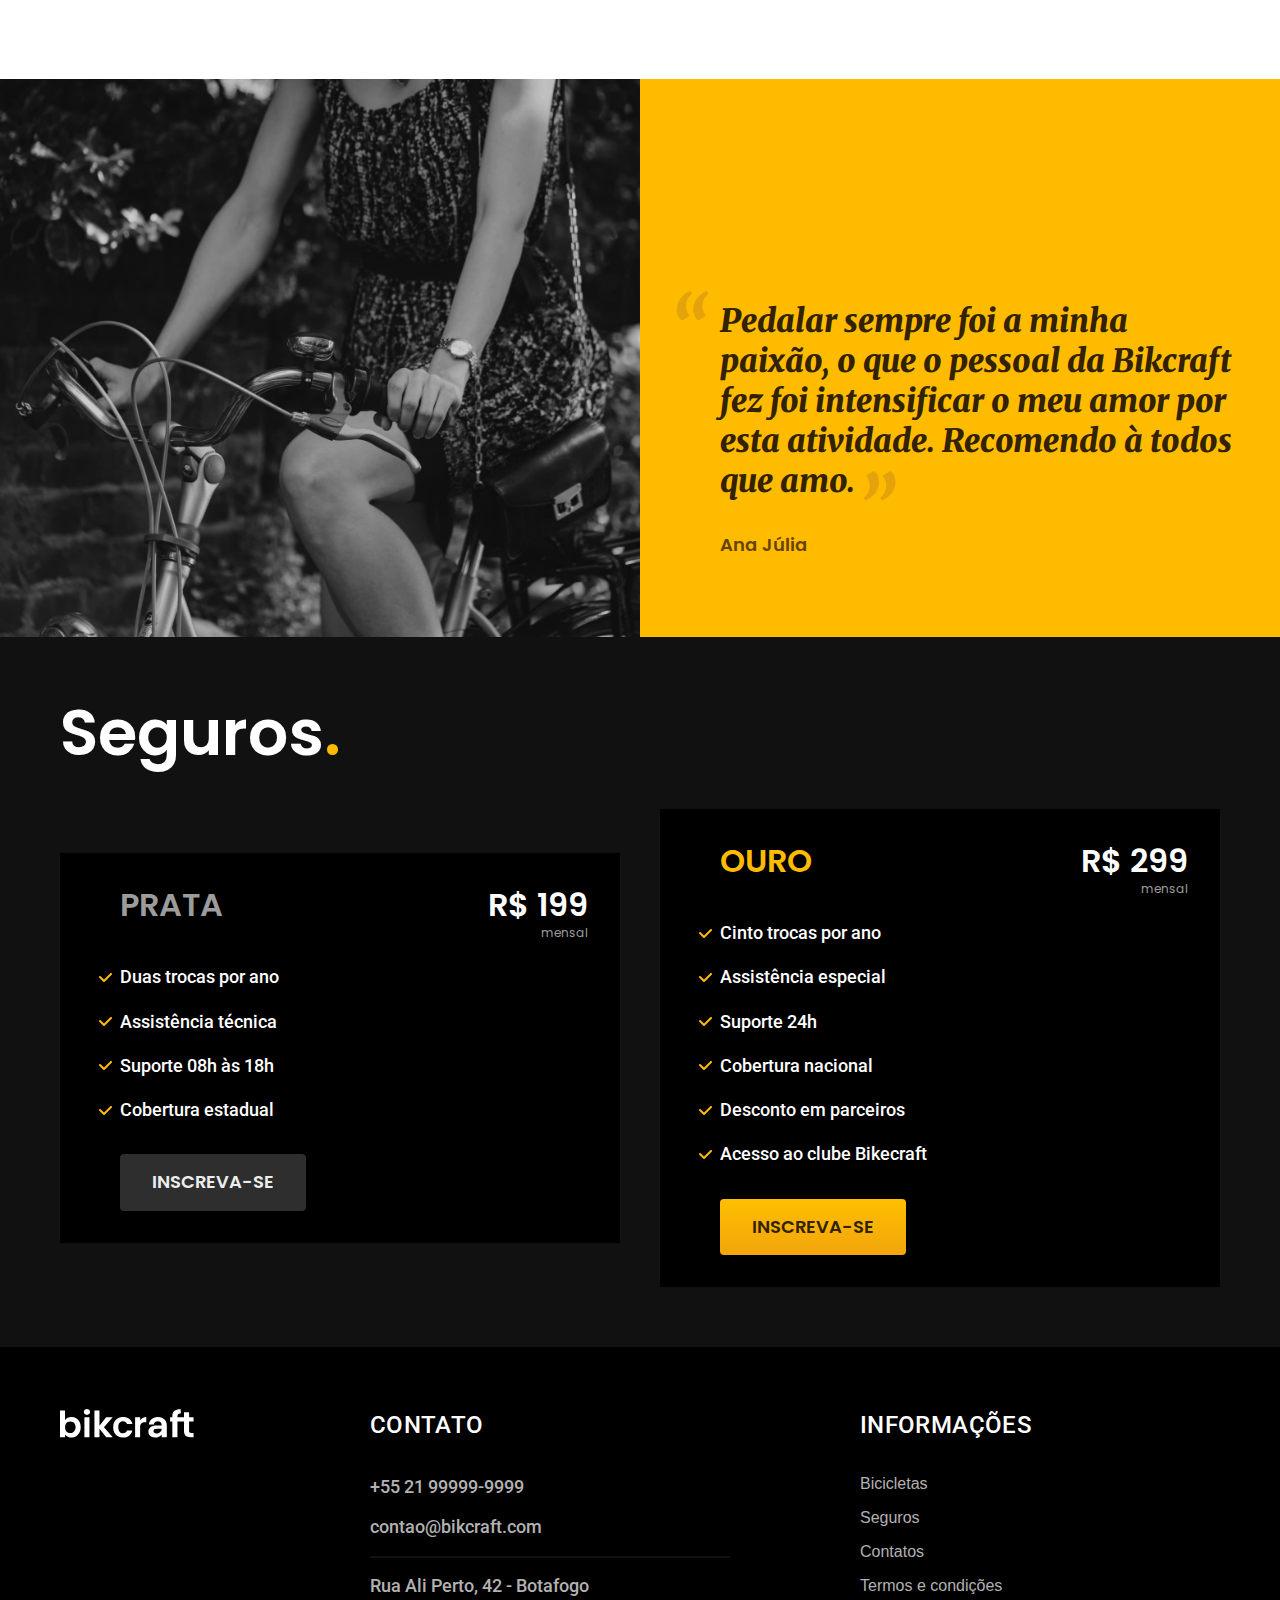
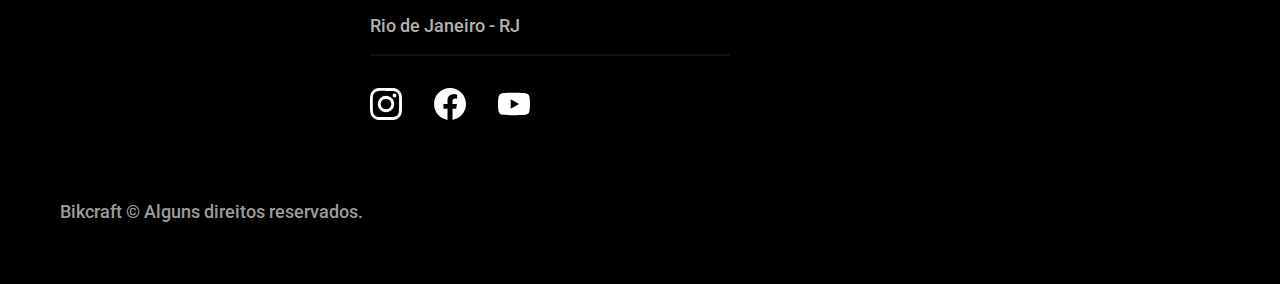
==== commit 6fa9a23e: "footer" ====
--- a/index.html
+++ b/index.html
@@ -27,8 +27,8 @@
       <nav aria-label="primaria">
         <ul class="header-menu font-1-m cor-0">
           <li><a href="./bicicletas.html">Bicicletas</a></li>
-          <li><a href="./bicicletas.html">Seguros</a></li>
-          <li><a href="./bicicletas.html">Contatos</a></li>
+          <li><a href="./seguros.html">Seguros</a></li>
+          <li><a href="./contato.html">Contatos</a></li>
         </ul>
       </nav>
     </div>
@@ -163,6 +163,44 @@
       </div>
     </div>
   </article>
+
+  <footer class="footer-bg">
+    <div class="footer container">
+      <img src="./img/bikcraft.svg" alt="BikCraft">
+      <div class="footer-contato">
+        <h3 class="font-2-l-b cor-0">Contato</h3>
+        <ul class="font-2-m cor-5">
+          <li><a href="tel:+5521999999999">+55 21 99999-9999</a></li>
+          <li><a href="mailto:contato@bikcraft.com">contao@bikcraft.com</a></li>
+          <li>Rua Ali Perto, 42 - Botafogo</li>
+          <li>Rio de Janeiro - RJ</li>
+        </ul>
+        <div class="footer-redes">
+          <a href="./">
+            <img src="./img/redes/instagram.svg" alt="">
+          </a>
+          <a href="./">
+            <img src="./img/redes/facebook.svg" alt="">
+          </a>
+          <a href="./">
+            <img src="./img/redes/youtube.svg" alt="">
+          </a>
+        </div>
+      </div>
+      <div class="footer.infomacoes">
+        <h3 class="font-2-l-b cor-0">Informações</h3>
+        <nav>
+          <ul class="fot-1-m cor-5">
+            <li><a href="./bicicletas.html">Bicicletas</a></li>
+            <li><a href="./seguros.html">Seguros</a></li>
+            <li><a href="./contato.html">Contatos</a></li>
+            <li><a href="./termos.html">Termos e condições</a></li>
+          </ul>
+        </nav>
+      </div>
+      <p class="footer-copy font-2-m cor-6">Bikcraft © Alguns direitos reservados.</p>
+    </div>
+  </footer>
 </body>
 
 </html>--- a/css/style.css
+++ b/css/style.css
@@ -3,6 +3,7 @@
 @import "./utilidaes/tipografia.css";
 
 @import "./global/header.css";
+@import "./global/footer.css";
 
 /* utilidades */
 @import "./utilidaes/componentes.css";
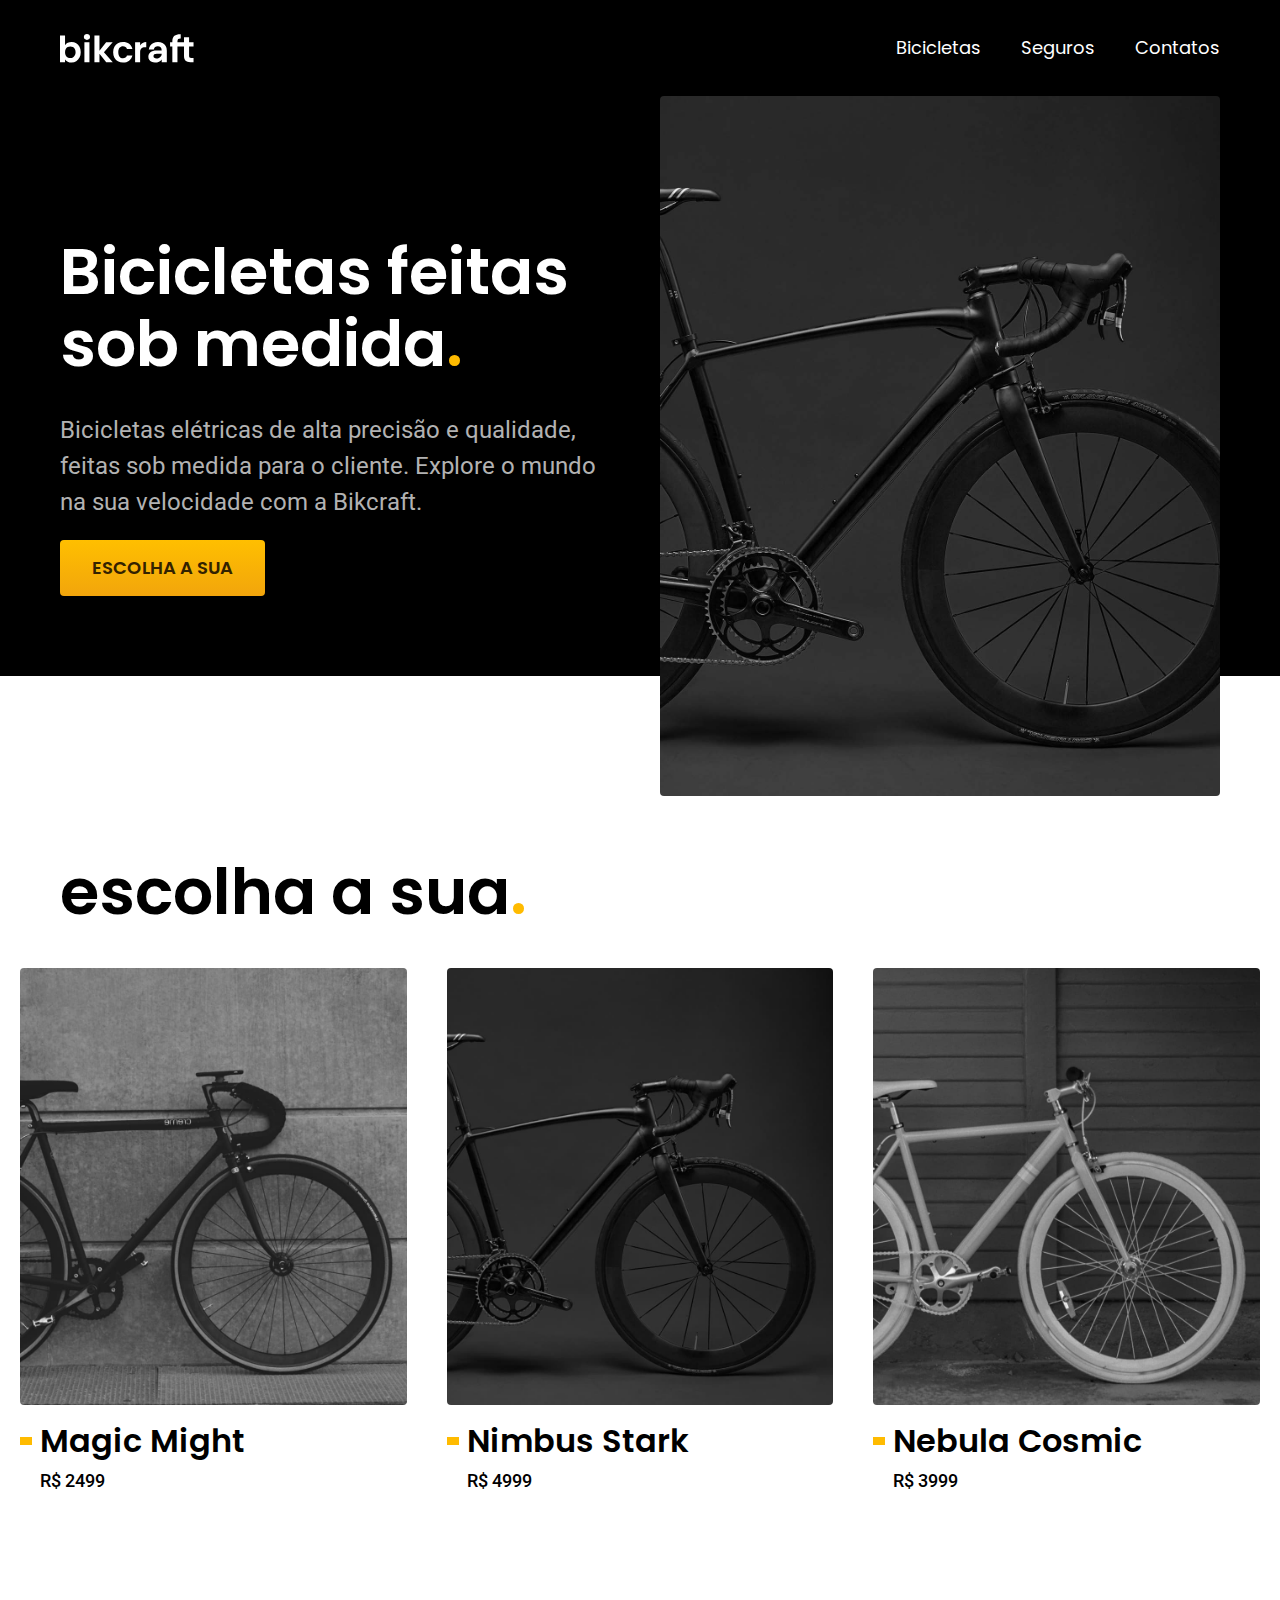
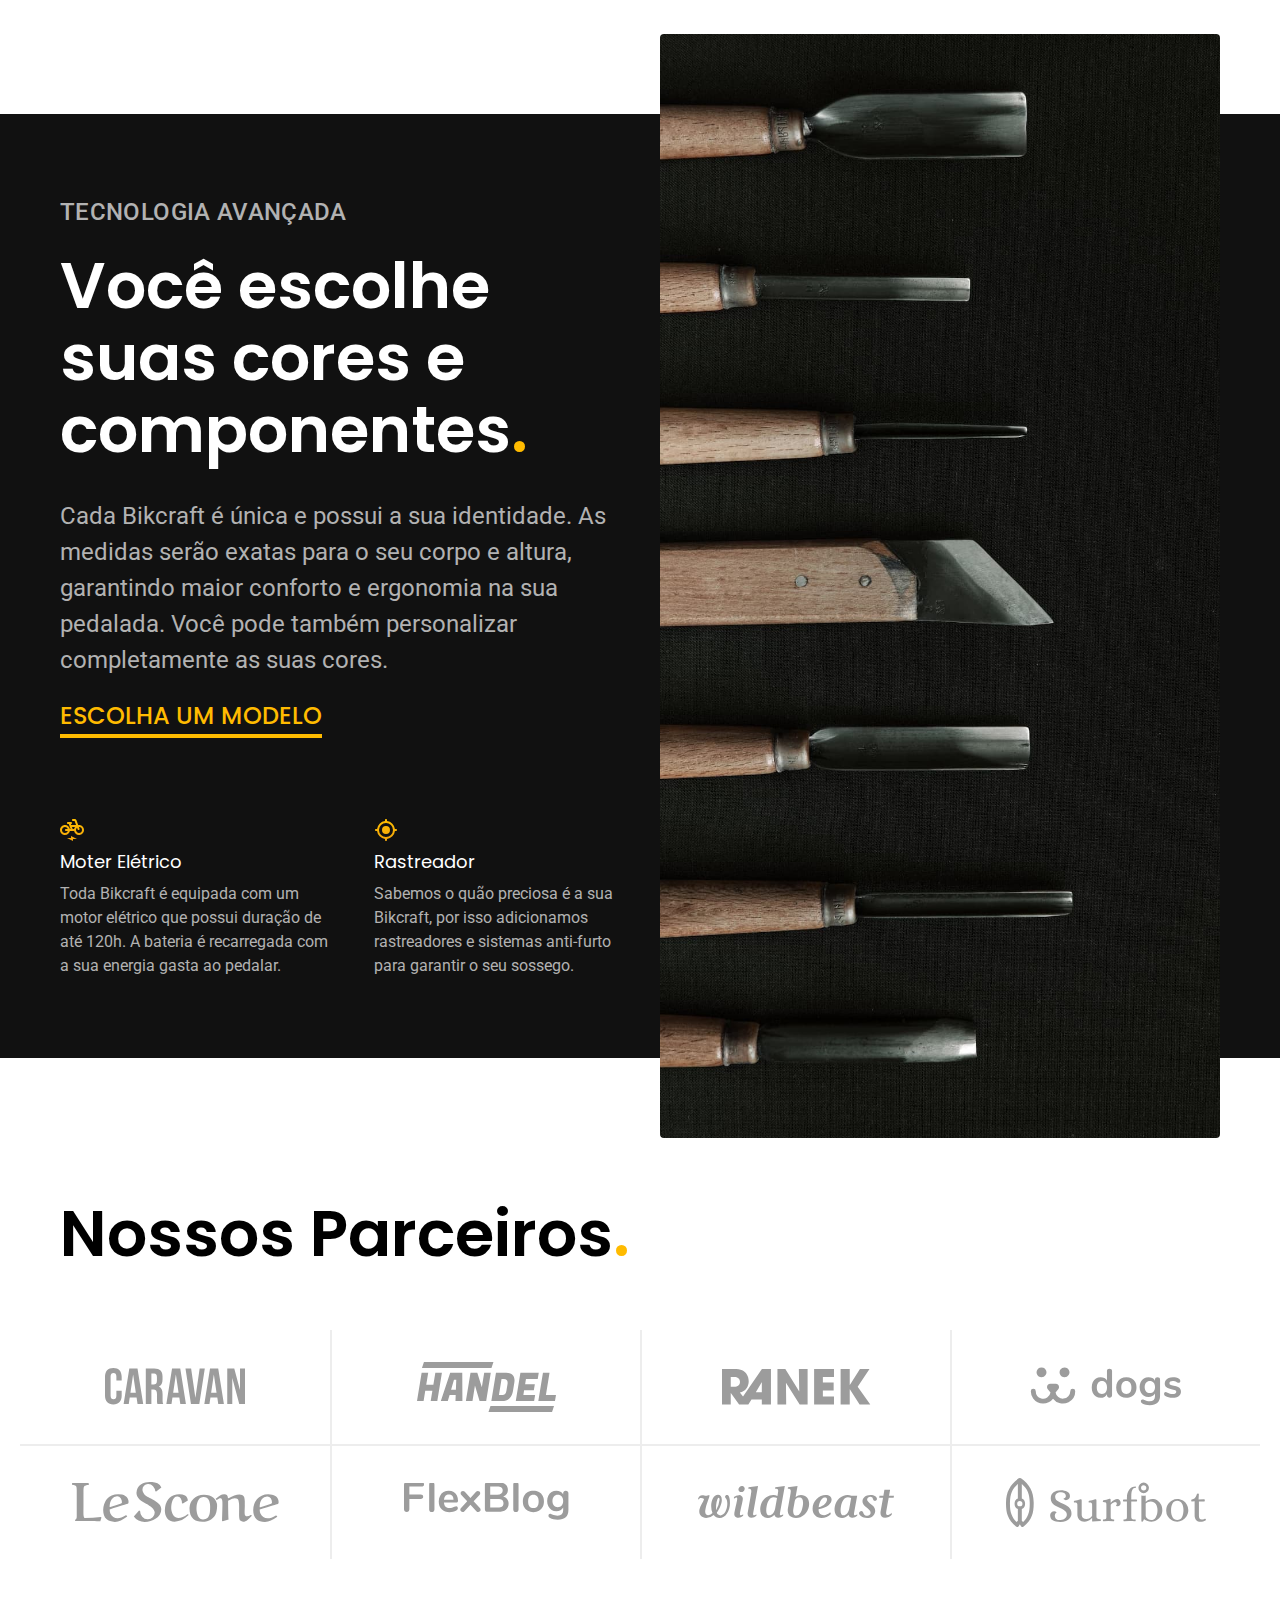
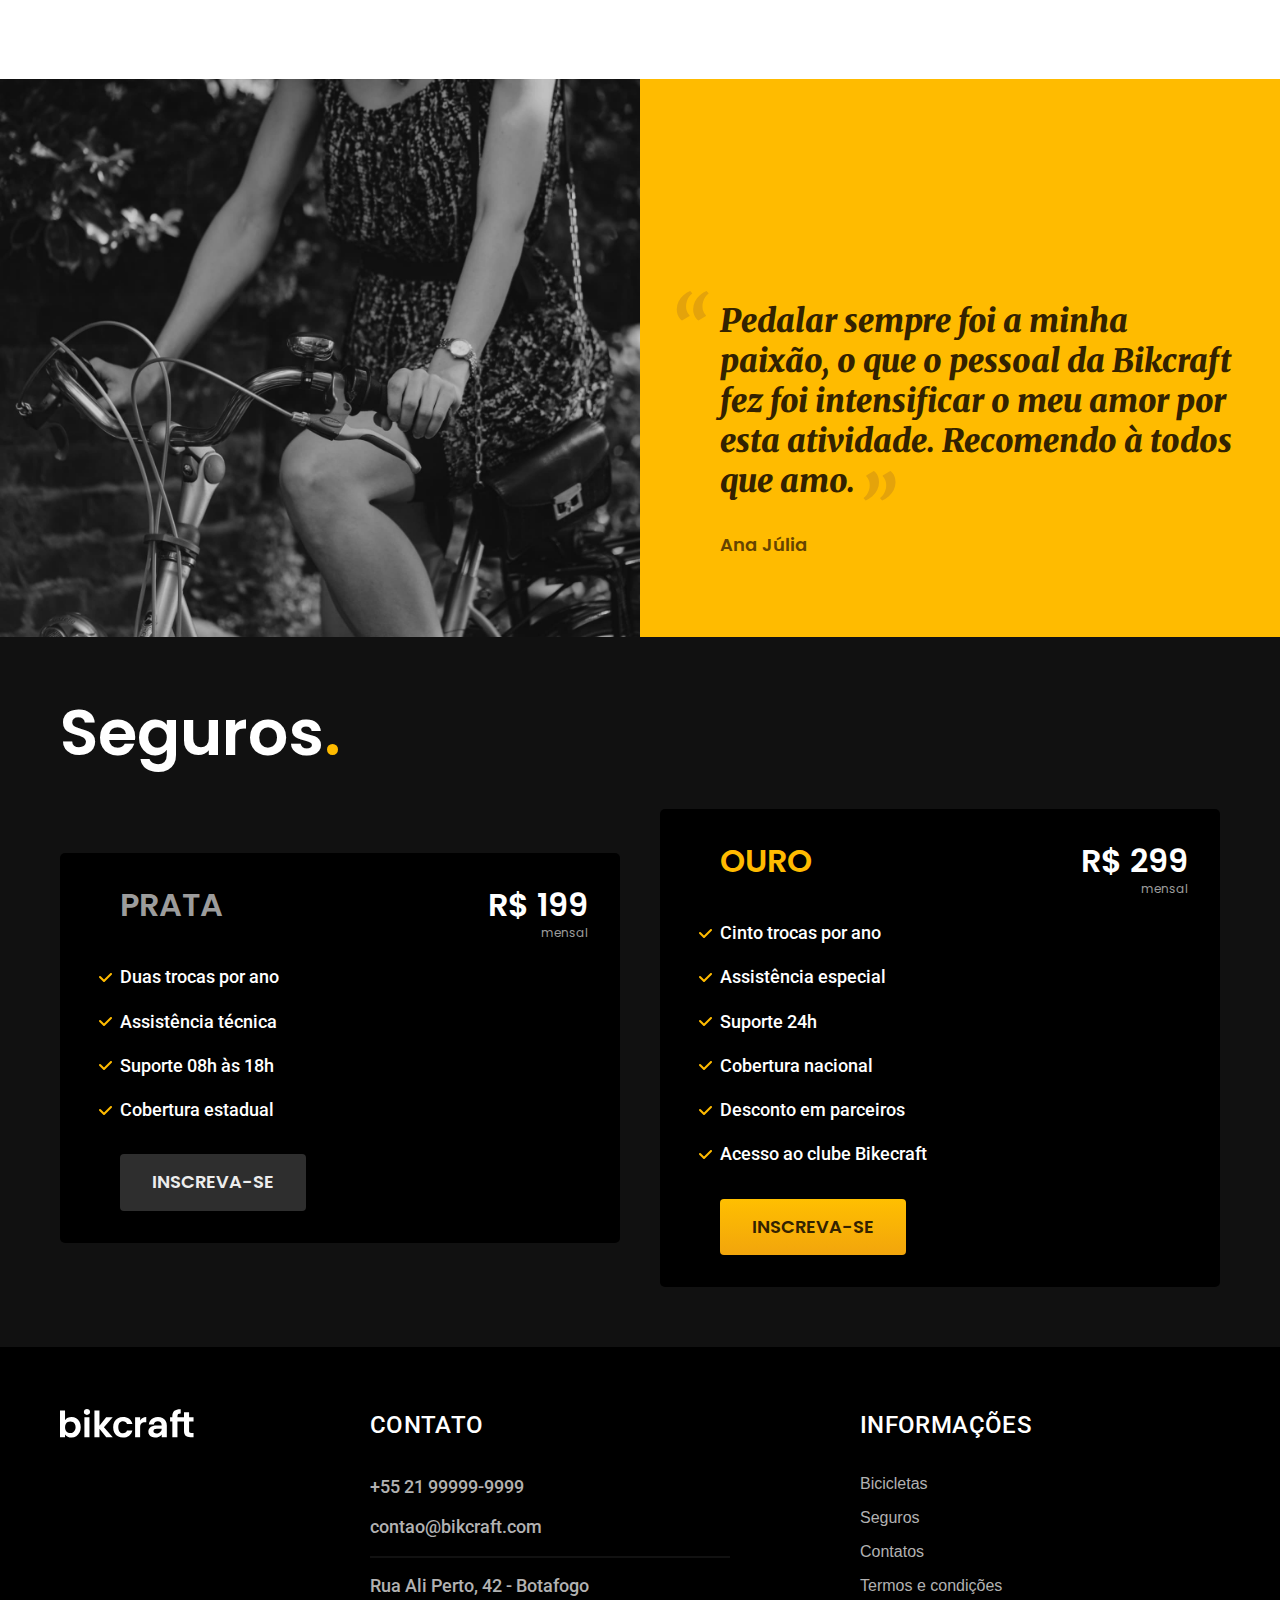
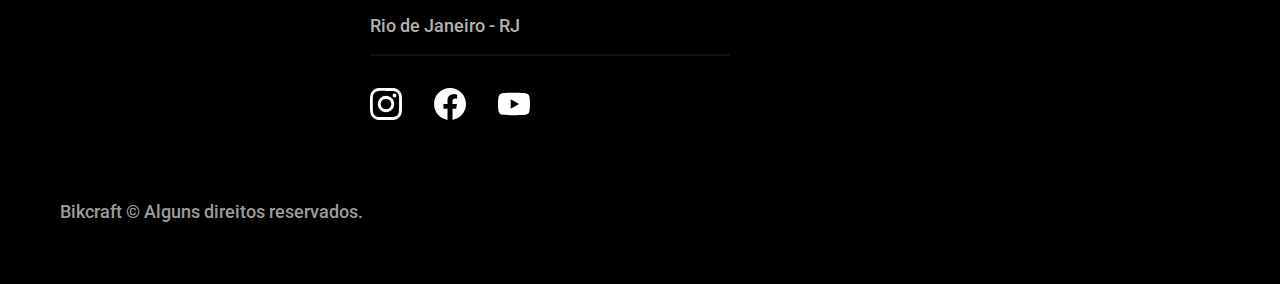
==== commit 62f1db94: "bicicletas e seguro" ====
--- a/index.html
+++ b/index.html
@@ -61,7 +61,7 @@
       </li>
 
       <li>
-        <a href="./bicicletas/magic.html">
+        <a href="./bicicletas/nimbus.html">
           <img src="./img/bicicletas/nimbus-home.jpg" alt="Bicicleta preta">
           <h3 class="font-1-xl">Nimbus Stark</h3>
           <span class="font-2-m">R$ 4999</span>
@@ -69,7 +69,7 @@
       </li>
 
       <li>
-        <a href="./bicicletas/magic.html">
+        <a href="./bicicletas/nebula.html">
           <img src="./img/bicicletas/nebula-home.jpg" alt="Bicicleta preta">
           <h3 class="font-1-xl">Nebula Cosmic</h3>
           <span class="font-2-m">R$ 3999</span>
--- a/css/style.css
+++ b/css/style.css
@@ -16,6 +16,16 @@
 
 /* Bicicletas */
 @import "./bicicletas/bicicletas-lista.css";
+@import "./bicicletas/bicicletas.css";
+
+/* Bicicleta */
+@import "./bicicleta/bicicleta.css";
+@import "./bicicleta/seguro.css";
 
 /* SEGUROS */
 @import "./seguros/seguros.css";
+@import "./seguros/vantagens.css";
+@import "./seguros/perguntas.css";
+
+/* termos */
+@import "./termos/termos.css";
